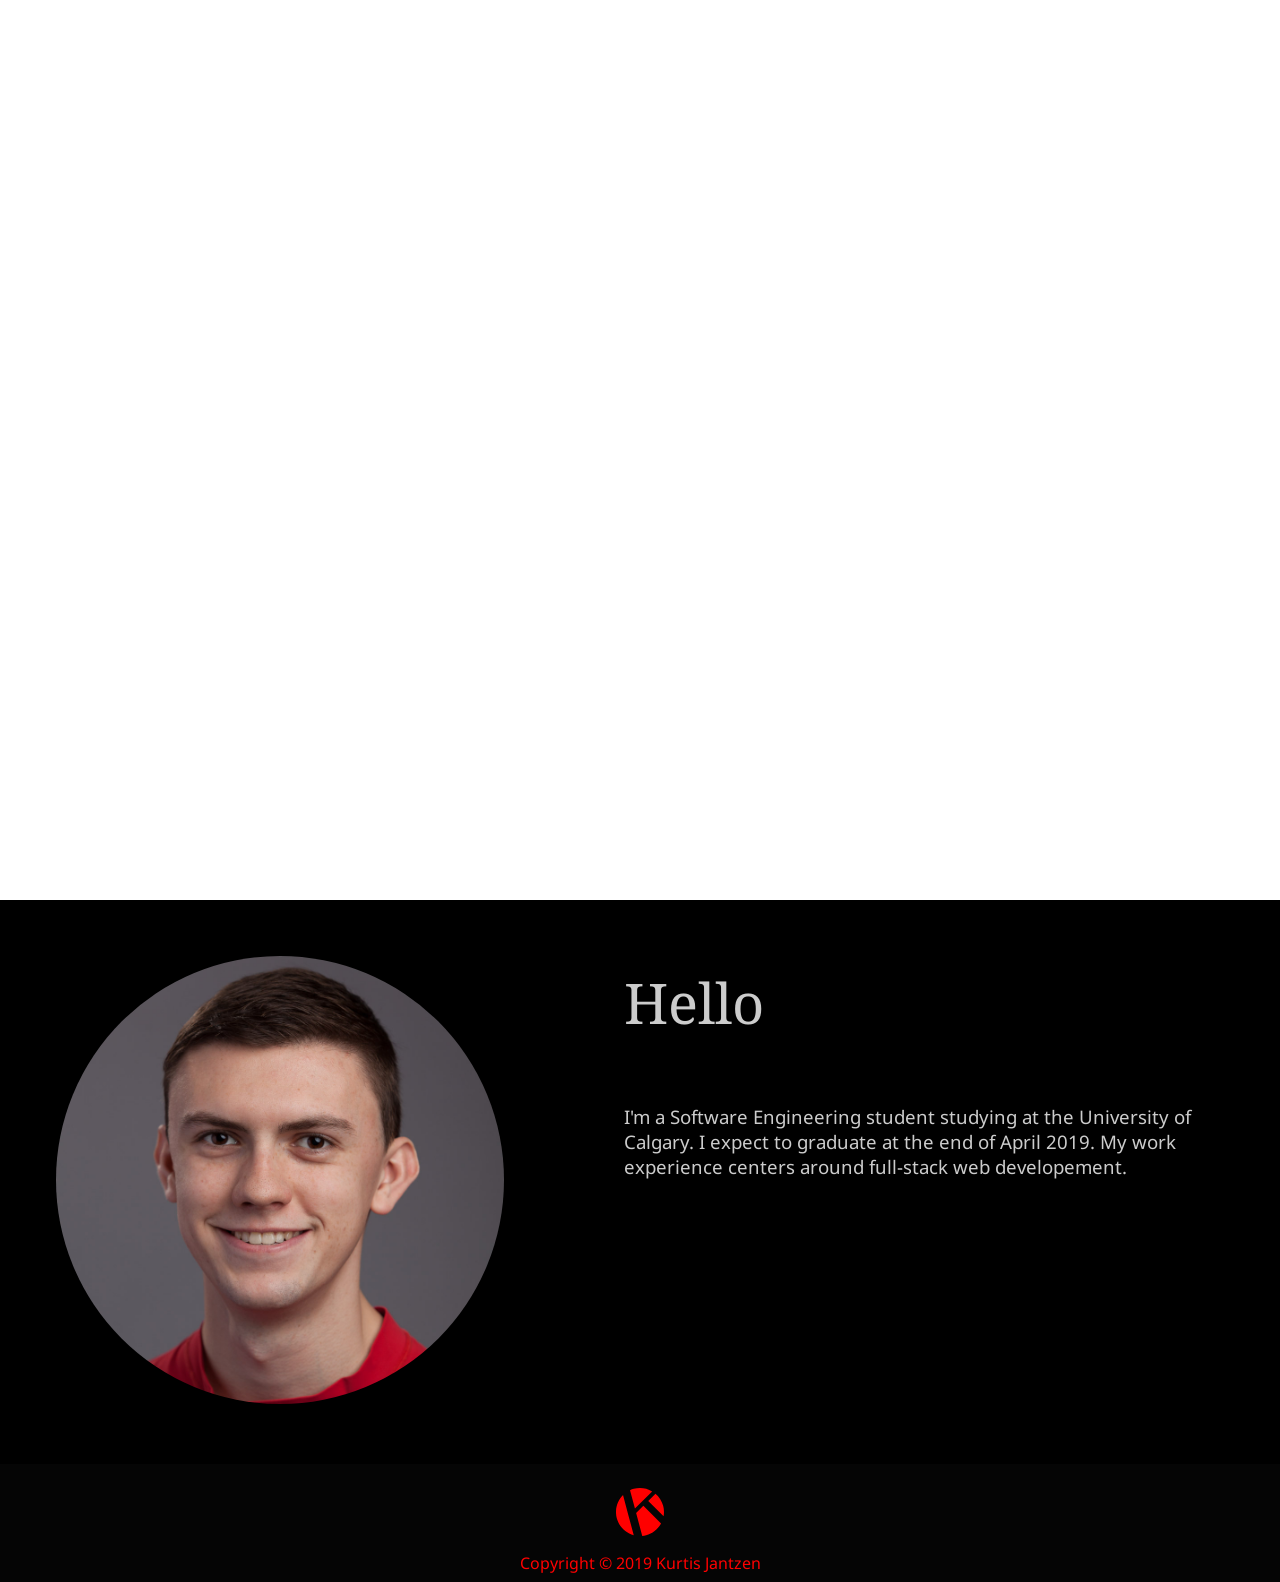
==== index.html @ b54760e3 "Add a favicon" ====
<!DOCTYPE html>
<html lang="en" dir="ltr">
    <head>
        <meta charset="utf-8">
        <meta name="author" content="Kurtis Jantzen" />
        <meta name="viewport" content="width=device-width, initial-scale=1, user-scalable=yes" />
        <title>Kurtis Jantzen</title>
        <link href="favicon.ico" rel="icon" />
        <link href="https://fonts.googleapis.com/css?family=Noto+Serif" rel="stylesheet" />
        <link href="https://fonts.googleapis.com/css?family=Noto+Sans" rel="stylesheet" />
        <link href="https://fonts.googleapis.com/icon?family=Material+Icons" rel="stylesheet" />
        <link href="index.css" rel="stylesheet" />
    </head>
    <body>
        <div class="hero pane">
            <h1 id="title-name"><img id="logo" src="logo.svg" alt="my logo" /><br />Kurtis Jantzen</h1>
            <i class="material-icons">keyboard_arrow_down</i>
        </div>
        <div class="about pane">
            <div class="portrait">
                <img id="portrait" src="kurtis_jantzen_portrait.jpg" alt="Kurtis Jantzen" />
            </div>
            <div class="bio">
                <h2>Hello</h2>
                <p>I'm a Software Engineering student studying at the University of Calgary. I expect to graduate at the end of April 2019. My work experience centers around full-stack web developement.</p>
            </div>
        </div>
        <footer>
            <div id="footer-logo"></div>
            <p>Copyright &copy; 2019 Kurtis Jantzen</p>
        </footer>
    </body>
</html>
---- index.css ----
/**
* html5doctor.com Reset Stylesheet v1.6.1 (http://html5doctor.com/html-5-reset-stylesheet/)
* Richard Clark (http://richclarkdesign.com)
* http://cssreset.com
*/
html, body, div, span, object, iframe,
h1, h2, h3, h4, h5, h6, p, blockquote, pre,
abbr, address, cite, code,
del, dfn, em, img, ins, kbd, q, samp,
small, strong, sub, sup, var,
b, i,
dl, dt, dd, ol, ul, li,
fieldset, form, label, legend,
table, caption, tbody, tfoot, thead, tr, th, td,
article, aside, canvas, details, figcaption, figure,
footer, header, hgroup, menu, nav, section, summary,
time, mark, audio, video {
margin:0;
padding:0;
border:0;
outline:0;
font-size:100%;
vertical-align:baseline;
background:transparent;
}
article,aside,details,figcaption,figure,
footer,header,hgroup,menu,nav,section {
display:block;
}
nav ul {
list-style:none;
}
a {
margin:0;
padding:0;
font-size:100%;
vertical-align:baseline;
background:transparent;
}

/* My stylesheet */

h1, h2 {
    font-family: "Noto Serif", serif;
    font-weight: 400;
}

p {
    font-family: "Noto Sans", sans-serif;
}

div.pane {
    width: 100%;
}

div.hero {
    height: 100vh;
    background-image: url("hero.jpg");
    background-size: cover;
    background-position: top;
    display: flex;
    flex-direction: column;
    justify-content: space-around;
    position: relative;
    z-index: 100;
    text-align: center;
    color: white;
}

#title-name {
    font-size: 24pt;
    width: 100%;
}

@media all and (min-width: 35rem) and (min-height: 24rem) {
    #title-name {
        font-size: 48pt;
    }
}

@media all and (min-width: 85rem) and (min-height: 50rem) {
    #title-name {
        font-size: 72pt;
    }
}

#logo {
    width: 3em;
    height: 3em;
}

div.hero i {
    font-size: 22pt;
    position: absolute;
    width: 100%;
    bottom: 1rem;
}

div.about {
    background-color: black;
    color: #cccccc;
    display: flex;
    flex-wrap: wrap;
    justify-content: center;
}

div.portrait {
    flex: 0 1 35rem;
    max-height: 100vh;
    max-width: 100vh;
}

#portrait {
    margin: 10%;
    width: 80%;
    max-width: 80vh;
    border-radius: 50%;
}

div.bio {
    flex: 1 1 25rem;
    max-width: 45rem;
}

div.about h2 {
    font-size: 42pt;
    margin: 4rem;
}

div.about p {
    font-size: 14pt;
    margin: 0 4rem 8ch;
}

footer {
    background-color: #050505;
    color: red;
    text-align: center;
    padding: 1ch 1em;
}

#footer-logo {
    background-color: red;
    width: 3rem;
    height: 3rem;
    mask: url(logo.svg);
    mask-size: contain;
    margin: 1rem auto;
}
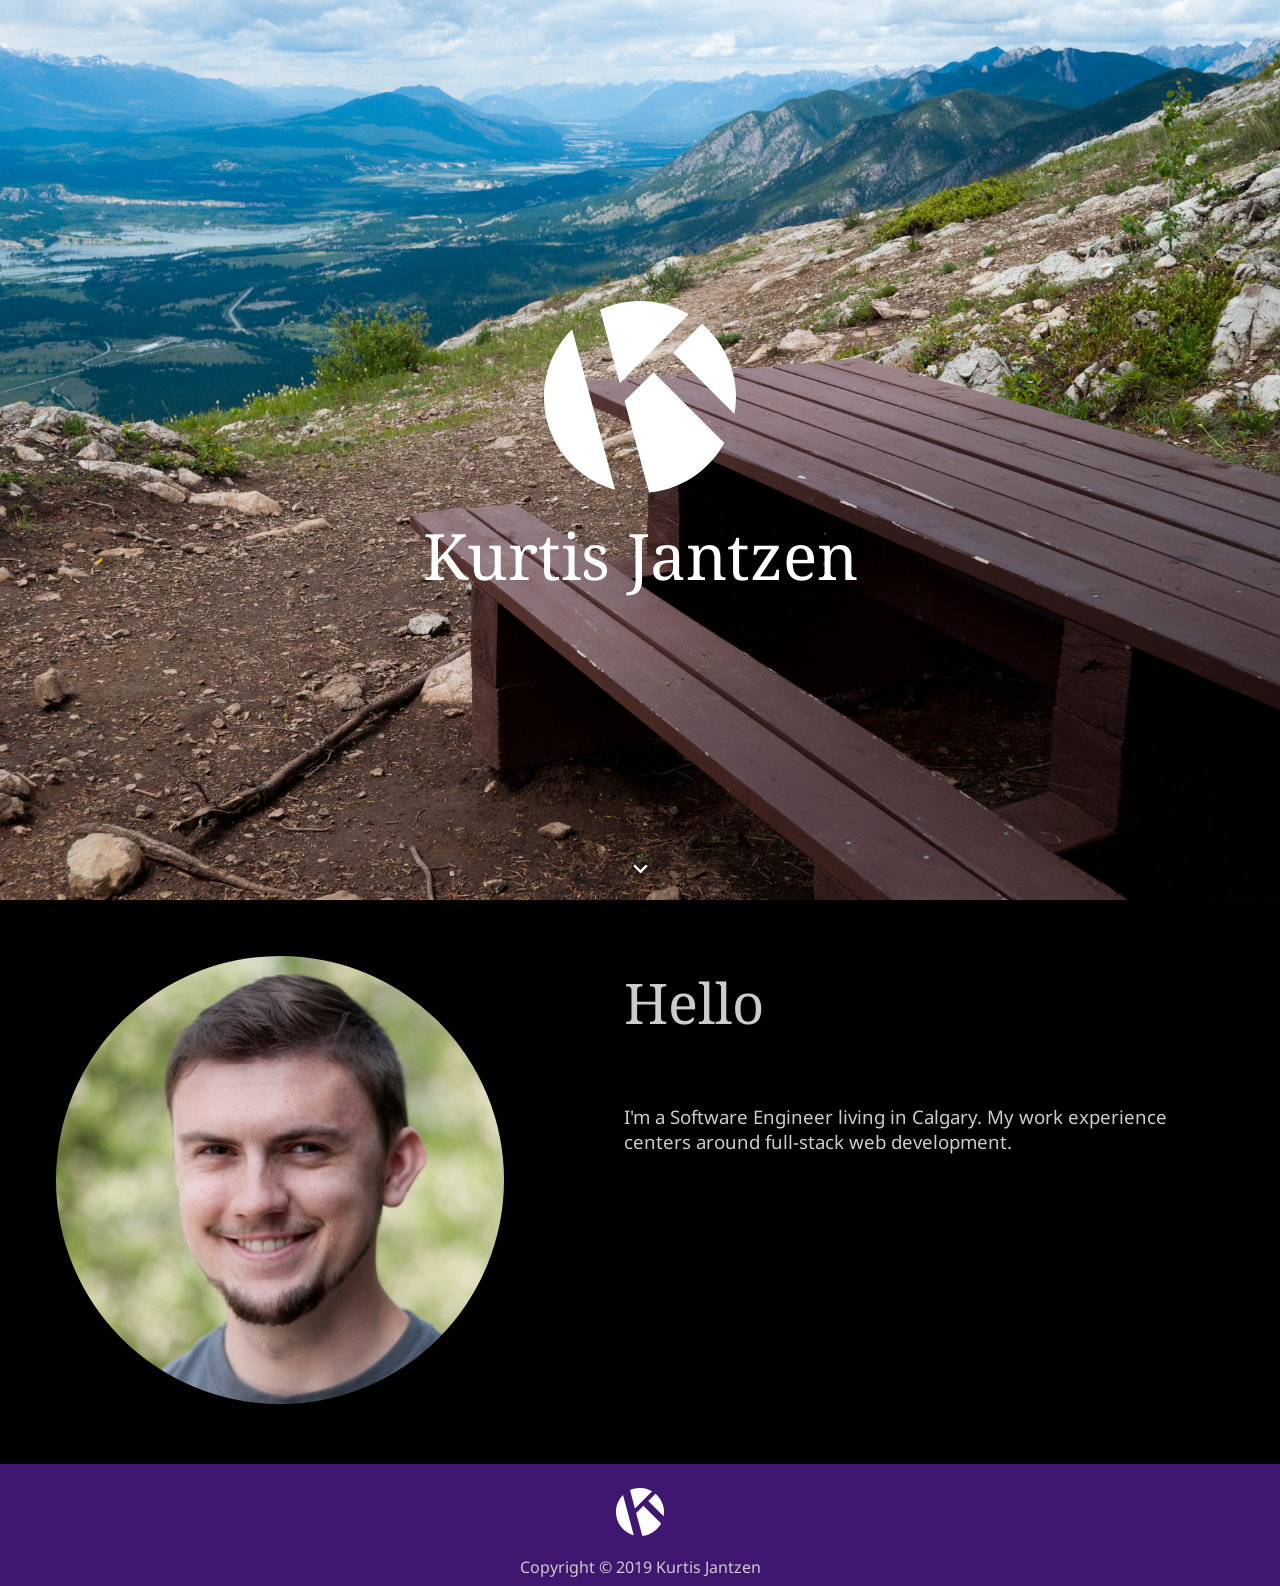
==== commit 4ac1cad7: "Update my site" ====
--- a/index.html
+++ b/index.html
@@ -22,11 +22,11 @@
             </div>
             <div class="bio">
                 <h2>Hello</h2>
-                <p>I'm a Software Engineering student studying at the University of Calgary. I expect to graduate at the end of April 2019. My work experience centers around full-stack web developement.</p>
+                <p>I'm a Software Engineer living in Calgary. My work experience centers around full-stack web development.</p>
             </div>
         </div>
         <footer>
-            <div id="footer-logo"></div>
+            <img id="footer-logo" src="logo.svg" alt="my logo" />
             <p>Copyright &copy; 2019 Kurtis Jantzen</p>
         </footer>
     </body>
--- a/index.css
+++ b/index.css
@@ -15,27 +15,30 @@
 article, aside, canvas, details, figcaption, figure,
 footer, header, hgroup, menu, nav, section, summary,
 time, mark, audio, video {
-margin:0;
-padding:0;
-border:0;
-outline:0;
-font-size:100%;
-vertical-align:baseline;
-background:transparent;
+    margin: 0;
+    padding: 0;
+    border: 0;
+    outline: 0;
+    font-size: 100%;
+    vertical-align: baseline;
+    background: transparent;
 }
-article,aside,details,figcaption,figure,
-footer,header,hgroup,menu,nav,section {
-display:block;
+
+article, aside, details, figcaption, figure,
+footer, header, hgroup, menu, nav, section {
+    display: block;
 }
+
 nav ul {
-list-style:none;
+    list-style: none;
 }
+
 a {
-margin:0;
-padding:0;
-font-size:100%;
-vertical-align:baseline;
-background:transparent;
+    margin: 0;
+    padding: 0;
+    font-size: 100%;
+    vertical-align: baseline;
+    background: transparent;
 }
 
 /* My stylesheet */
@@ -55,7 +58,7 @@
 
 div.hero {
     height: 100vh;
-    background-image: url("hero.jpg");
+    background-image: url("hero_2048.jpg");
     background-size: cover;
     background-position: top;
     display: flex;
@@ -65,6 +68,18 @@
     z-index: 100;
     text-align: center;
     color: white;
+}
+
+@media screen and (max-width: 1920px) {
+    div.hero {
+        background-image: url("hero_1920.jpg");
+    }
+}
+
+@media screen and (max-width: 1080px) {
+    div.hero {
+        background-image: url("hero_1080.jpg");
+    }
 }
 
 #title-name {
@@ -129,21 +144,18 @@
 
 div.about p {
     font-size: 14pt;
-    margin: 0 4rem 8ch;
+    margin: 4ch 4rem 4ch;
 }
 
 footer {
-    background-color: #050505;
-    color: red;
+    background-color: #401770;
+    color: #cccccc;
     text-align: center;
     padding: 1ch 1em;
 }
 
 #footer-logo {
-    background-color: red;
     width: 3rem;
     height: 3rem;
-    mask: url(logo.svg);
-    mask-size: contain;
     margin: 1rem auto;
 }
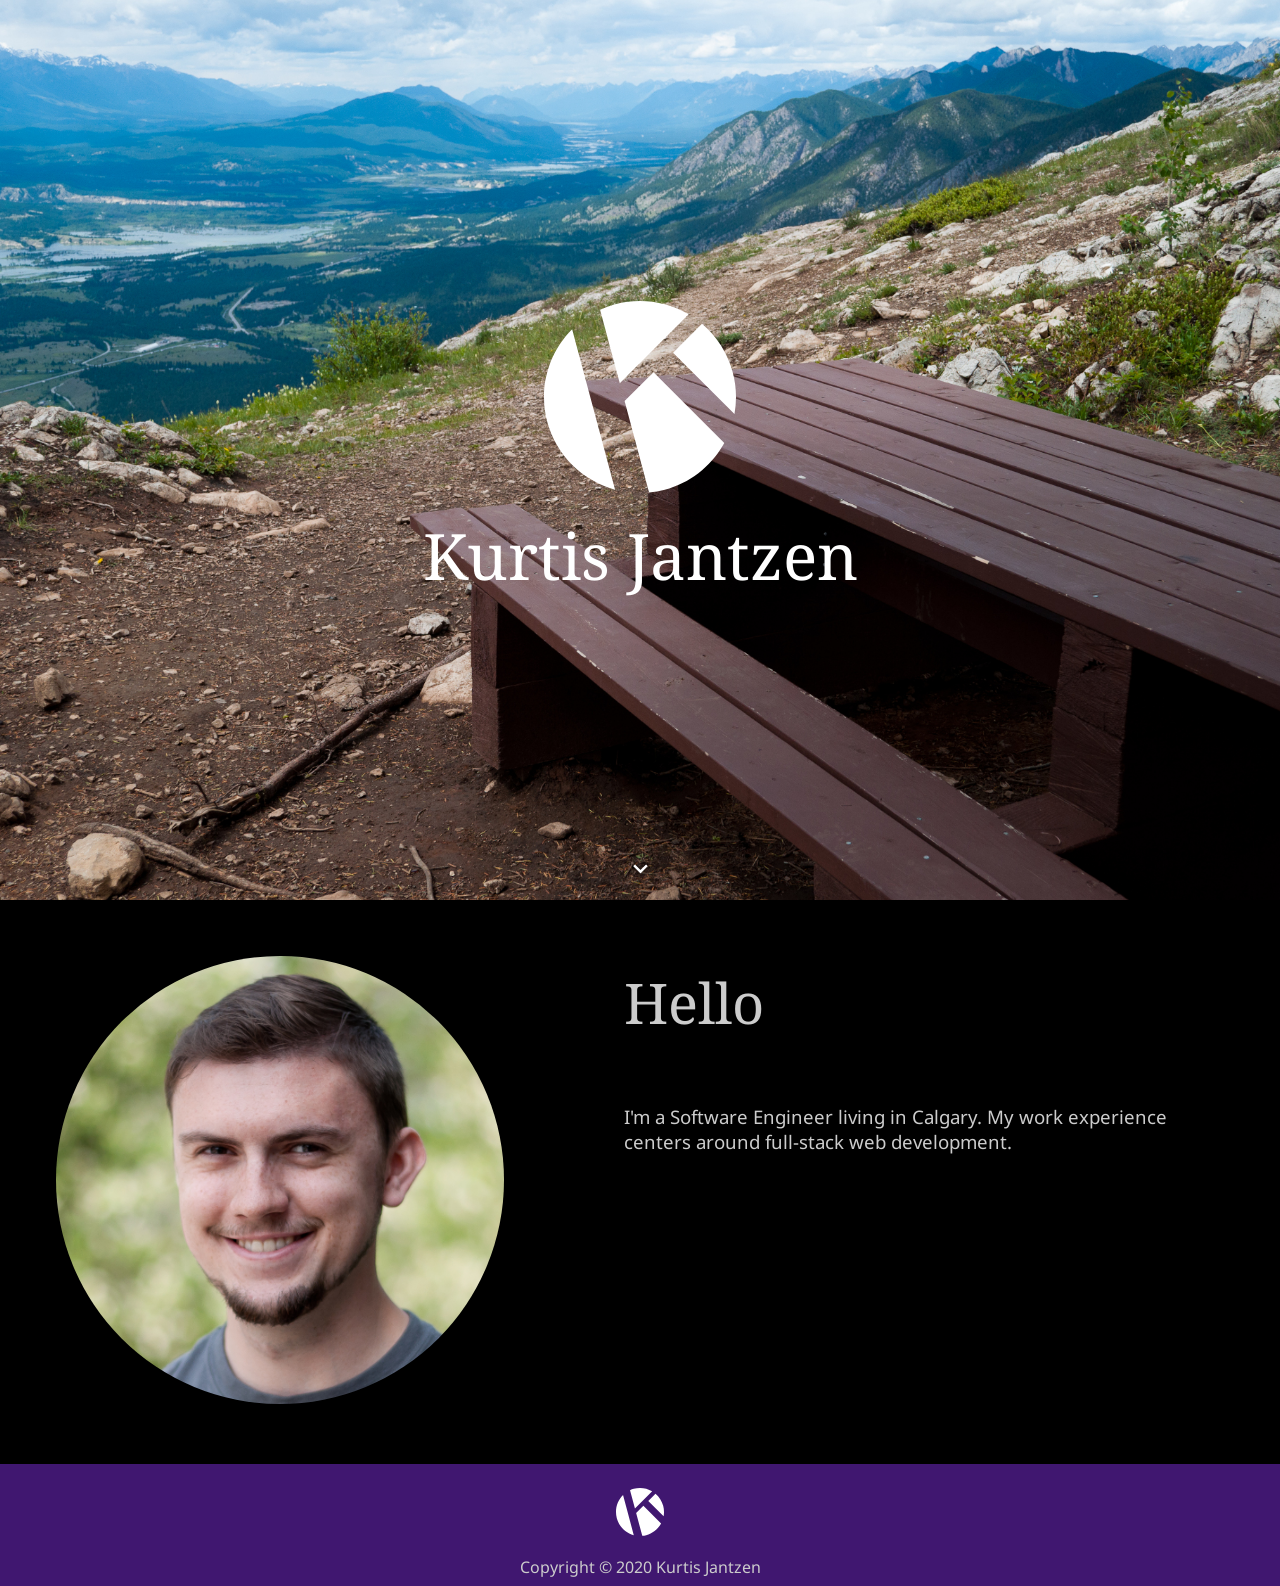
==== commit 259d7d3c: "Update copyright year" ====
--- a/index.html
+++ b/index.html
@@ -27,7 +27,7 @@
         </div>
         <footer>
             <img id="footer-logo" src="logo.svg" alt="my logo" />
-            <p>Copyright &copy; 2019 Kurtis Jantzen</p>
+            <p>Copyright &copy; 2020 Kurtis Jantzen</p>
         </footer>
     </body>
 </html>
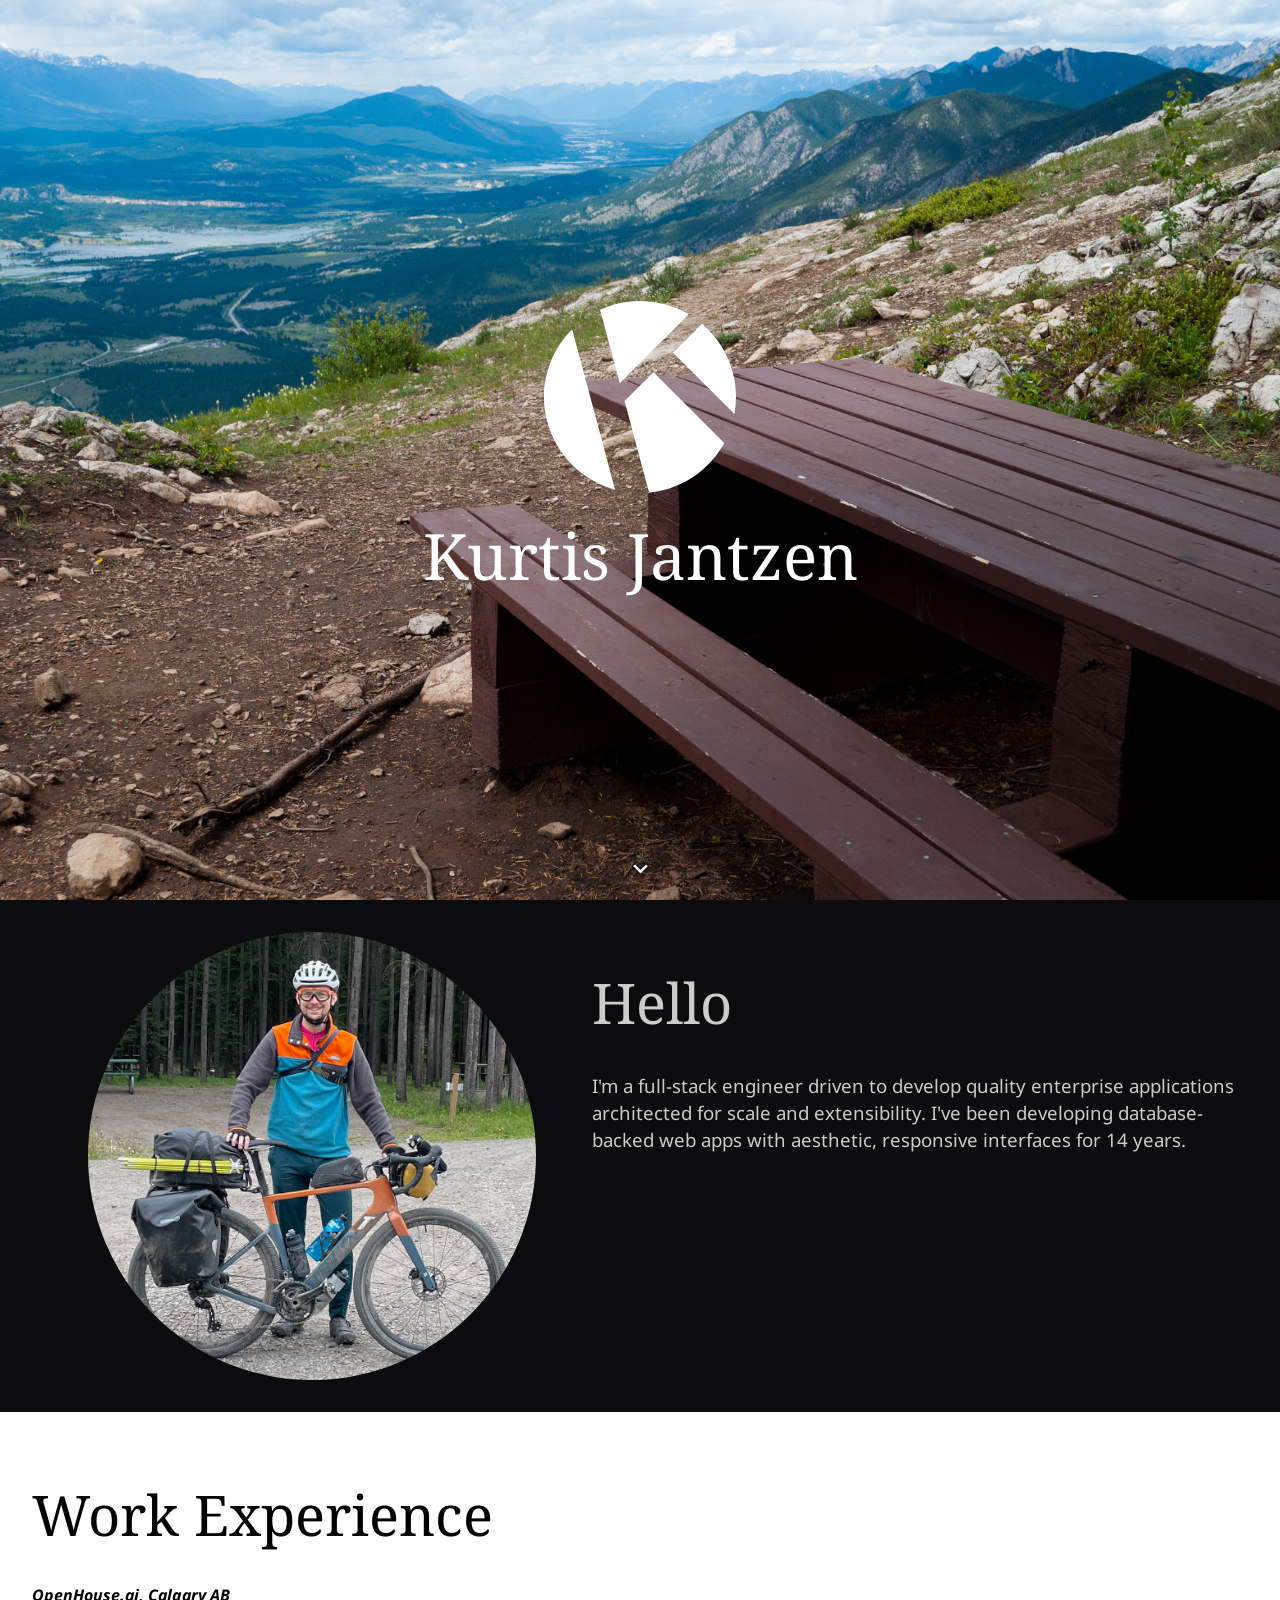
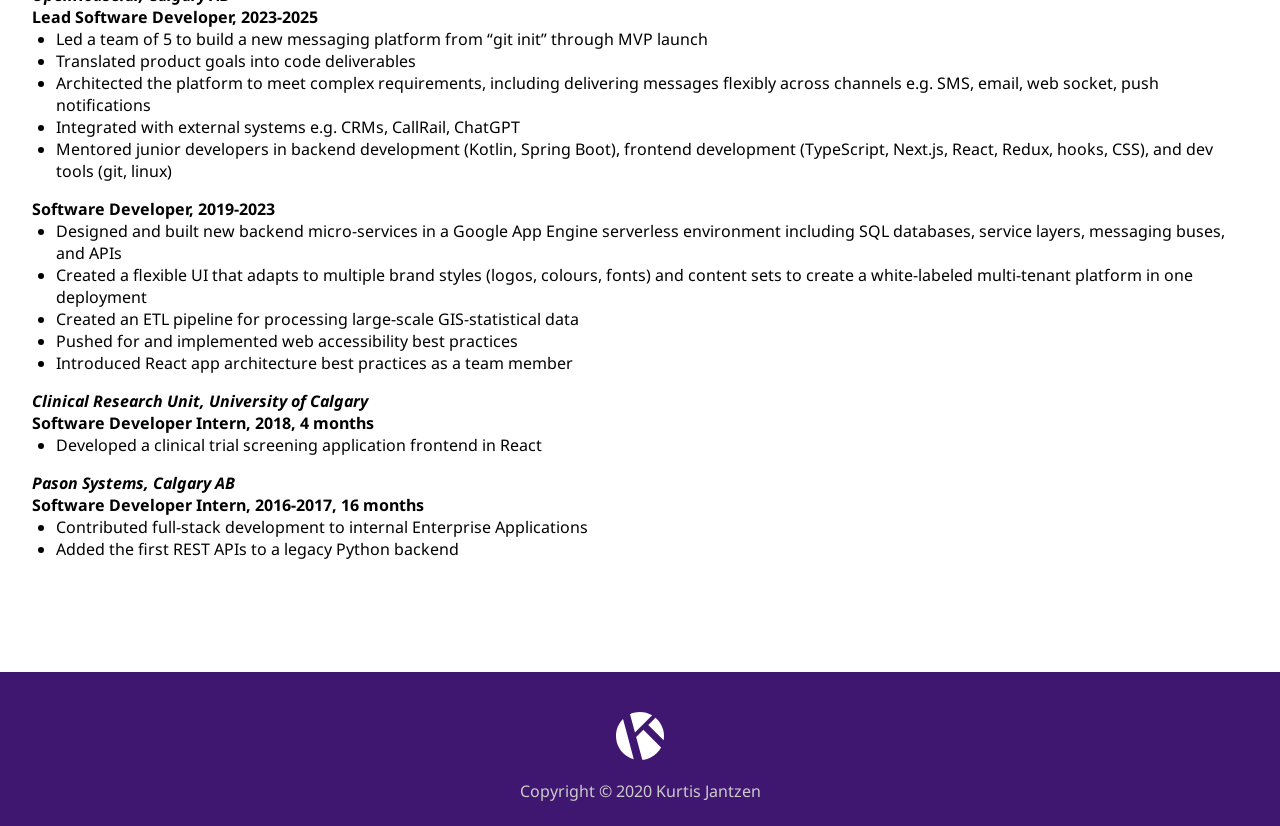
==== commit 054a4dc7: "Add "Work Experience" section" ====
--- a/index.html
+++ b/index.html
@@ -1,33 +1,81 @@
 <!DOCTYPE html>
 <html lang="en" dir="ltr">
-    <head>
-        <meta charset="utf-8">
-        <meta name="author" content="Kurtis Jantzen" />
-        <meta name="viewport" content="width=device-width, initial-scale=1, user-scalable=yes" />
-        <title>Kurtis Jantzen</title>
-        <link href="favicon.ico" rel="icon" />
-        <link href="https://fonts.googleapis.com/css?family=Noto+Serif" rel="stylesheet" />
-        <link href="https://fonts.googleapis.com/css?family=Noto+Sans" rel="stylesheet" />
-        <link href="https://fonts.googleapis.com/icon?family=Material+Icons" rel="stylesheet" />
-        <link href="index.css" rel="stylesheet" />
-    </head>
-    <body>
-        <div class="hero pane">
-            <h1 id="title-name"><img id="logo" src="logo.svg" alt="my logo" /><br />Kurtis Jantzen</h1>
-            <i class="material-icons">keyboard_arrow_down</i>
-        </div>
-        <div class="about pane">
+
+<head>
+    <meta charset="utf-8">
+    <meta name="author" content="Kurtis Jantzen" />
+    <meta name="description" content="Kurtis Jantzen's personal website" />
+    <meta name="viewport" content="width=device-width, initial-scale=1, user-scalable=yes" />
+    <title>Kurtis Jantzen</title>
+    <link href="favicon.ico" rel="icon" />
+    <link href="https://fonts.googleapis.com/css?family=Noto+Serif" rel="stylesheet" />
+    <link href="https://fonts.googleapis.com/css?family=Noto+Sans" rel="stylesheet" />
+    <link href="https://fonts.googleapis.com/icon?family=Material+Icons" rel="stylesheet" />
+    <link href="index.css" rel="stylesheet" />
+</head>
+
+<body>
+    <div class="hero pane">
+        <h1 id="title-name"><img id="logo" src="logo.svg" alt="my logo" /><br />Kurtis Jantzen</h1>
+        <i class="material-icons">keyboard_arrow_down</i>
+    </div>
+    <div class="about pane">
+        <div class="container row-wrap">
             <div class="portrait">
-                <img id="portrait" src="kurtis_jantzen_portrait.jpg" alt="Kurtis Jantzen" />
+                <img id="portrait" src="kurtis-jantzen-photo.jpg" alt="Kurtis Jantzen" />
             </div>
-            <div class="bio">
+            <div class="caption">
                 <h2>Hello</h2>
-                <p>I'm a Software Engineer living in Calgary. My work experience centers around full-stack web development.</p>
+                <p>
+                    I'm a full-stack engineer driven to develop quality enterprise applications architected for scale
+                    and
+                    extensibility.
+                    I've been developing database-backed web apps with aesthetic, responsive interfaces for 14 years.
+                </p>
             </div>
         </div>
-        <footer>
-            <img id="footer-logo" src="logo.svg" alt="my logo" />
-            <p>Copyright &copy; 2020 Kurtis Jantzen</p>
-        </footer>
-    </body>
+    </div>
+    <div class="pane">
+        <div class="container caption">
+            <h2>Work Experience</h2>
+            <h3>OpenHouse.ai, Calgary AB</h3>
+            <h4>Lead Software Developer, 2023-2025</h4>
+            <ul>
+                <li>Led a team of 5 to build a new messaging platform from “git init” through MVP launch</li>
+                <li>Translated product goals into code deliverables</li>
+                <li>Architected the platform to meet complex requirements, including delivering messages
+                    flexibly across channels e.g. SMS, email, web socket, push notifications</li>
+                <li>Integrated with external systems e.g. CRMs, CallRail, ChatGPT</li>
+                <li>Mentored junior developers in backend development (Kotlin, Spring Boot), frontend
+                    development (TypeScript, Next.js, React, Redux, hooks, CSS), and dev tools (git, linux)</li>
+            </ul>
+            <h4>Software Developer, 2019-2023</h4>
+            <ul>
+                <li>Designed and built new backend micro-services in a Google App Engine serverless environment
+                    including SQL databases, service layers, messaging buses, and APIs</li>
+                <li>Created a flexible UI that adapts to multiple brand styles (logos, colours, fonts) and
+                    content sets to create a white-labeled multi-tenant platform in one deployment</li>
+                <li>Created an ETL pipeline for processing large-scale GIS-statistical data</li>
+                <li>Pushed for and implemented web accessibility best practices</li>
+                <li>Introduced React app architecture best practices as a team member</li>
+            </ul>
+            <h3>Clinical Research Unit, University of Calgary</h3>
+            <h4>Software Developer Intern, 2018, 4 months</h4>
+            <ul>
+                <li>Developed a clinical trial screening application frontend in React</li>
+            </ul>
+            <h3>Pason Systems, Calgary AB</h3>
+            <h4>Software Developer Intern, 2016-2017, 16 months</h4>
+            <ul>
+                <li>Contributed full-stack development to internal Enterprise Applications</li>
+                <li>Added the first REST APIs to a legacy Python backend</li>
+            </ul>
+        </div>
+    </div>
+    <footer>
+        <img id="footer-logo" src="logo.svg" alt="my logo" />
+        <p>Copyright &copy; 2020 Kurtis Jantzen</p>
+    </footer>
+</body>
+
 </html>
--- a/index.css
+++ b/index.css
@@ -43,17 +43,52 @@
 
 /* My stylesheet */
 
-h1, h2 {
+h1,
+h2 {
     font-family: "Noto Serif", serif;
     font-weight: 400;
 }
 
-p {
+h3,
+h4,
+p,
+ul {
     font-family: "Noto Sans", sans-serif;
+}
+
+h3 {
+    font-style: italic;
+}
+
+ul {
+    margin-bottom: 1rem;
+    margin-left: 1.5rem;
 }
 
 div.pane {
     width: 100%;
+    display: flex;
+    flex-direction: column;
+    align-items: center;
+}
+
+div.container {
+    width: 80rem;
+    max-width: 100%;
+    padding: 0 2rem;
+    box-sizing: border-box;
+}
+
+div.row-wrap {
+    display: flex;
+    flex-direction: row;
+}
+
+@media screen and (max-width: 50rem) {
+    div.row-wrap {
+        flex-direction: column;
+        align-items: center;
+    }
 }
 
 div.hero {
@@ -112,46 +147,47 @@
 }
 
 div.about {
-    background-color: black;
+    background-color: #0C0B0D;
     color: #cccccc;
+}
+
+div.portrait {
+    flex: 1 0 0;
+    max-height: 100vh;
+    max-width: 35rem;
     display: flex;
-    flex-wrap: wrap;
+    align-items: center;
     justify-content: center;
 }
 
-div.portrait {
-    flex: 0 1 35rem;
-    max-height: 100vh;
-    max-width: 100vh;
-}
-
 #portrait {
-    margin: 10%;
     width: 80%;
     max-width: 80vh;
     border-radius: 50%;
+    margin: 2rem 0;
 }
 
-div.bio {
-    flex: 1 1 25rem;
-    max-width: 45rem;
+div.caption{
+    flex: 1 0 0;
+    margin-bottom: 6rem;
 }
 
-div.about h2 {
+div.pane h2 {
     font-size: 42pt;
-    margin: 4rem;
+    margin: 4rem 0 2rem;
 }
 
-div.about p {
+div.pane p {
     font-size: 14pt;
-    margin: 4ch 4rem 4ch;
+    line-height: 1.45;
+    margin: 2rem 0;
 }
 
 footer {
     background-color: #401770;
     color: #cccccc;
     text-align: center;
-    padding: 1ch 1em;
+    padding: 1.5rem 0.5rem;
 }
 
 #footer-logo {
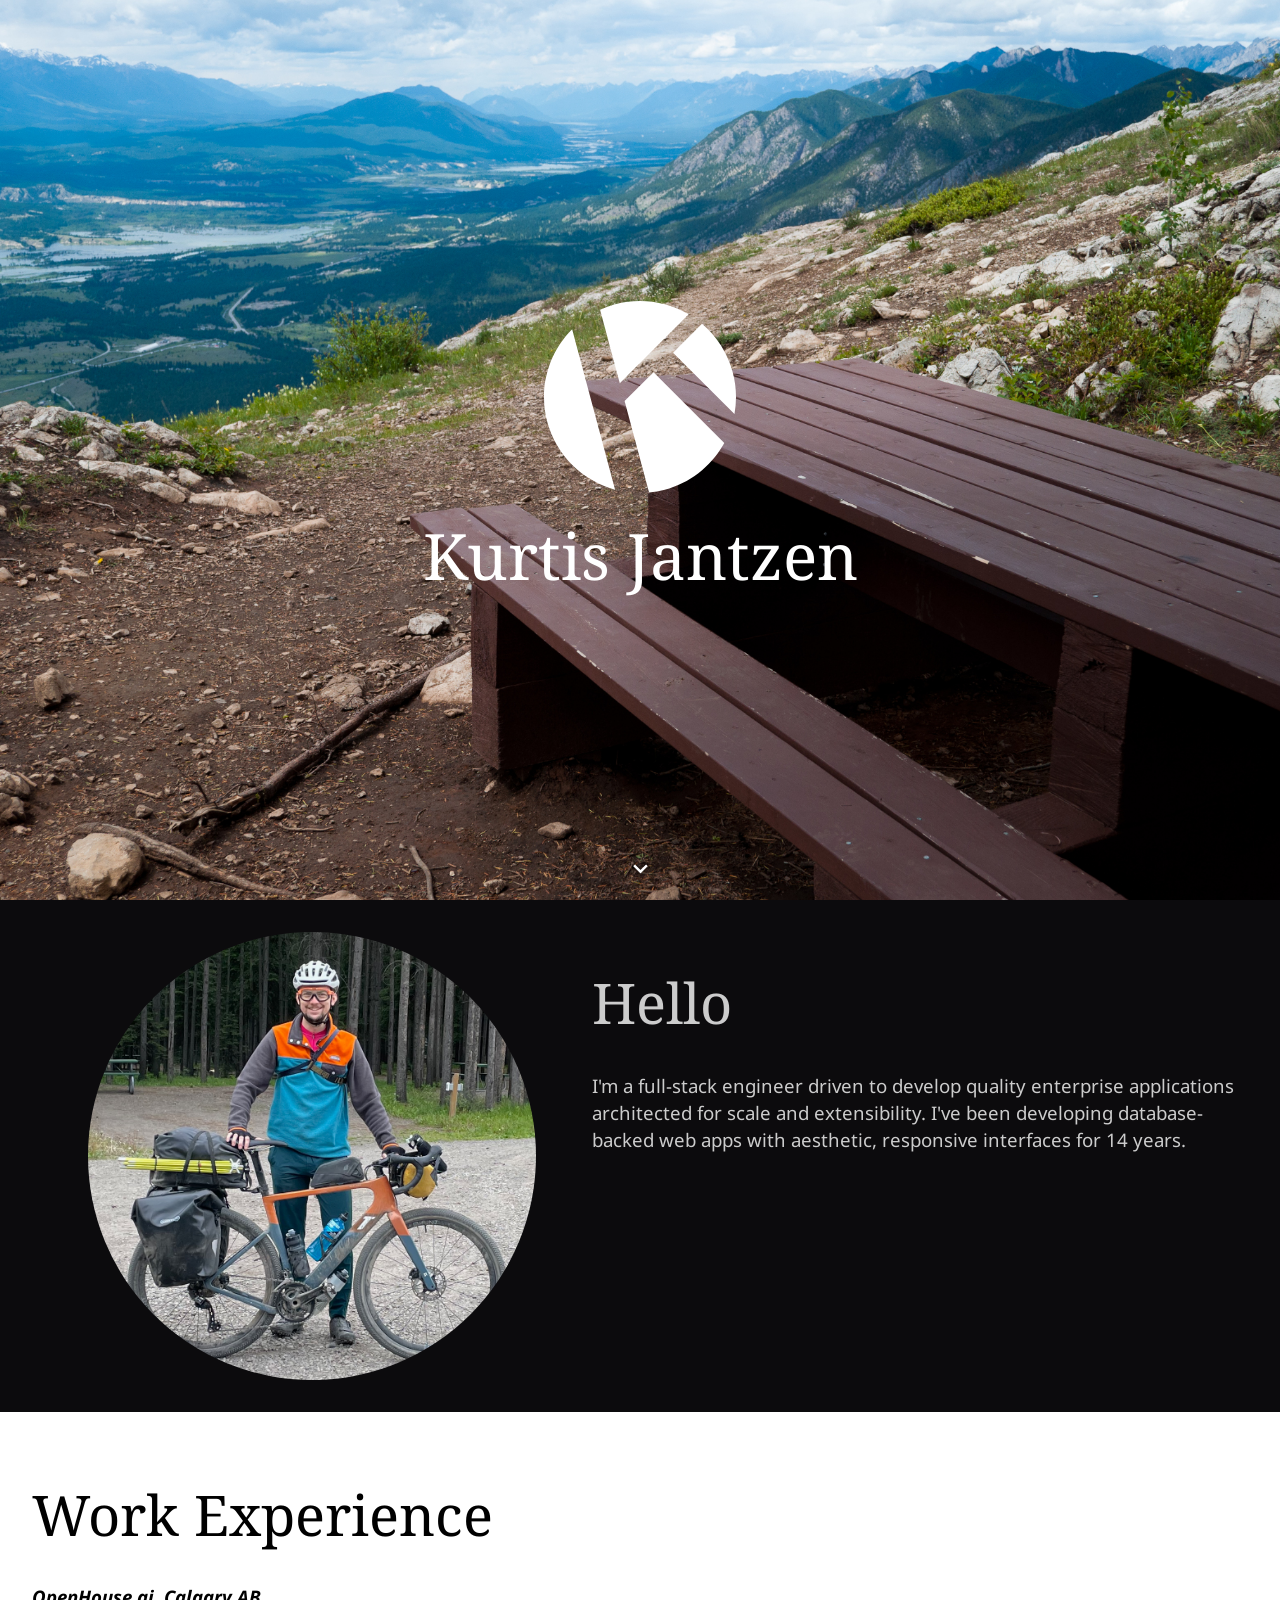
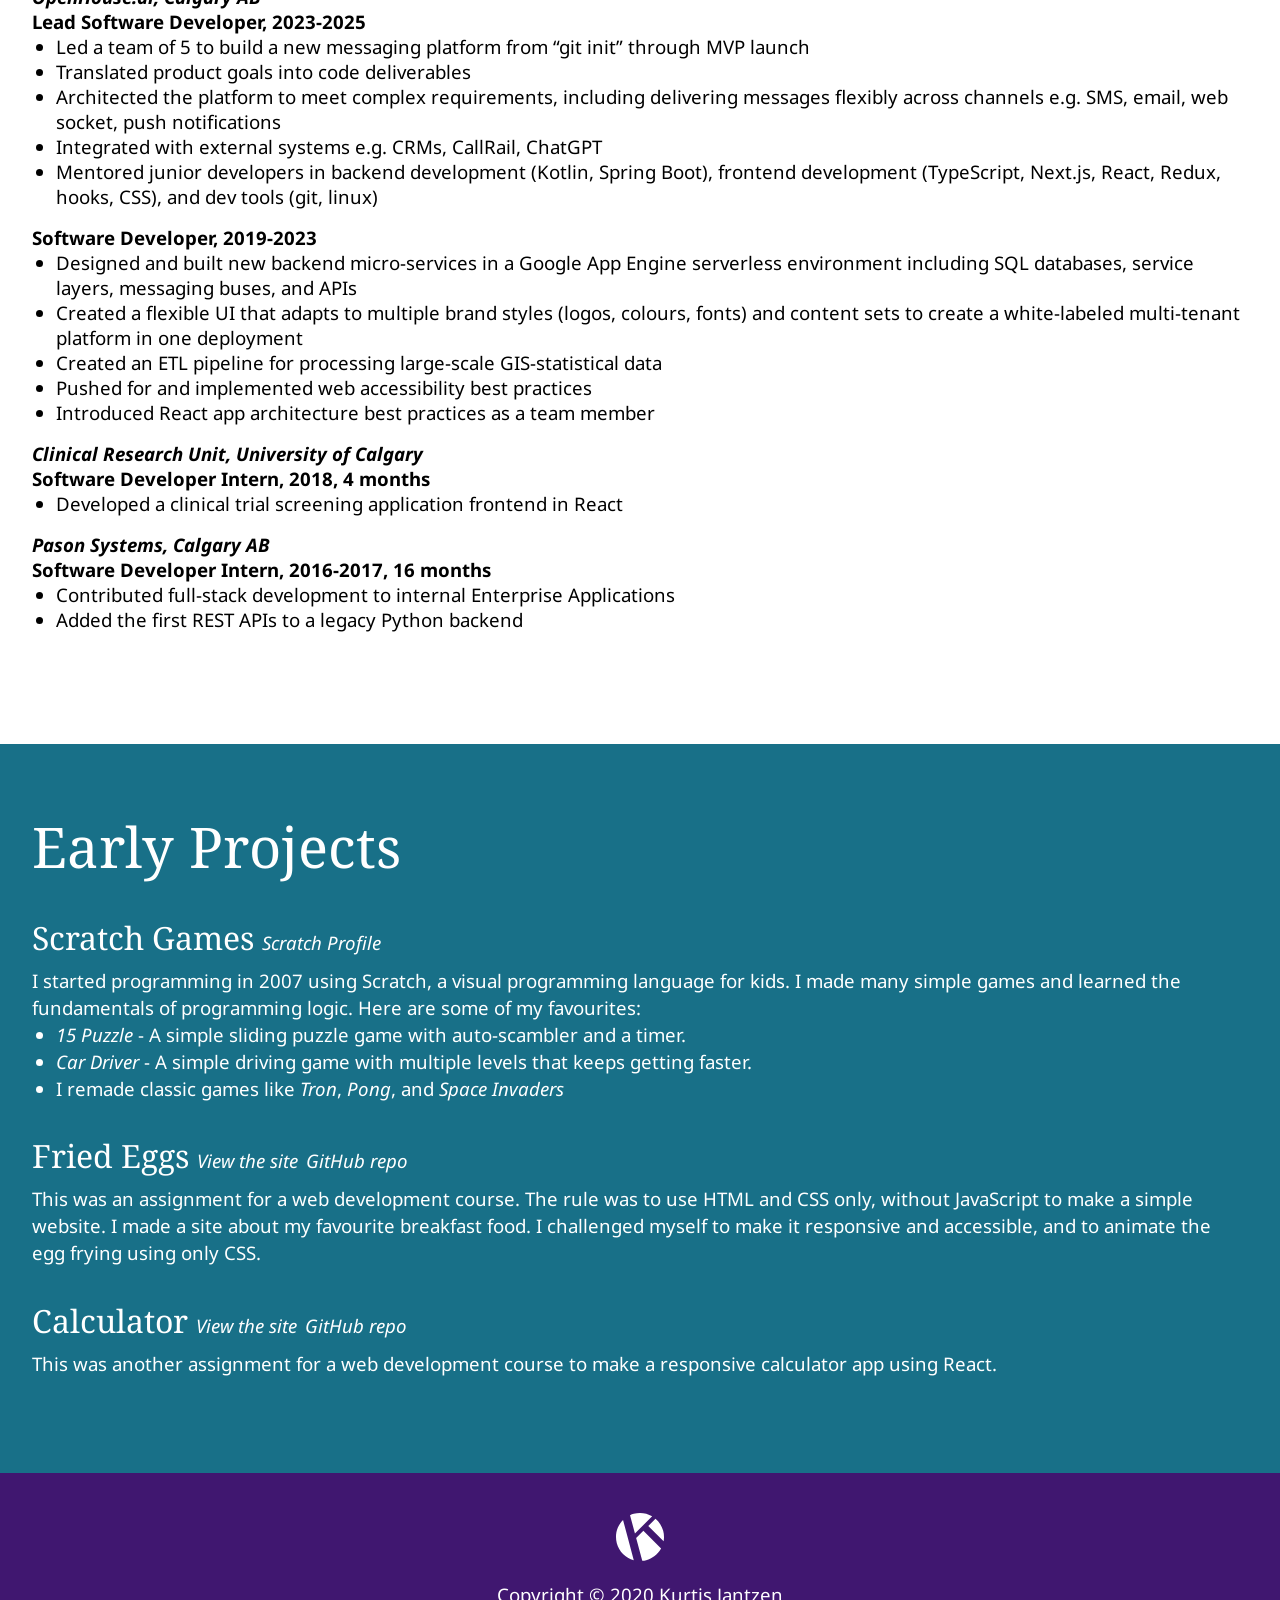
==== commit eb6b1013: "Add "Early Projects" section" ====
--- a/index.html
+++ b/index.html
@@ -19,7 +19,7 @@
         <h1 id="title-name"><img id="logo" src="logo.svg" alt="my logo" /><br />Kurtis Jantzen</h1>
         <i class="material-icons">keyboard_arrow_down</i>
     </div>
-    <div class="about pane">
+    <div class="pane dark">
         <div class="container row-wrap">
             <div class="portrait">
                 <img id="portrait" src="kurtis-jantzen-photo.jpg" alt="Kurtis Jantzen" />
@@ -28,8 +28,7 @@
                 <h2>Hello</h2>
                 <p>
                     I'm a full-stack engineer driven to develop quality enterprise applications architected for scale
-                    and
-                    extensibility.
+                    and extensibility.
                     I've been developing database-backed web apps with aesthetic, responsive interfaces for 14 years.
                 </p>
             </div>
@@ -38,7 +37,7 @@
     <div class="pane">
         <div class="container caption">
             <h2>Work Experience</h2>
-            <h3>OpenHouse.ai, Calgary AB</h3>
+            <h5>OpenHouse.ai, Calgary AB</h5>
             <h4>Lead Software Developer, 2023-2025</h4>
             <ul>
                 <li>Led a team of 5 to build a new messaging platform from “git init” through MVP launch</li>
@@ -59,12 +58,12 @@
                 <li>Pushed for and implemented web accessibility best practices</li>
                 <li>Introduced React app architecture best practices as a team member</li>
             </ul>
-            <h3>Clinical Research Unit, University of Calgary</h3>
+            <h5>Clinical Research Unit, University of Calgary</h5>
             <h4>Software Developer Intern, 2018, 4 months</h4>
             <ul>
                 <li>Developed a clinical trial screening application frontend in React</li>
             </ul>
-            <h3>Pason Systems, Calgary AB</h3>
+            <h5>Pason Systems, Calgary AB</h5>
             <h4>Software Developer Intern, 2016-2017, 16 months</h4>
             <ul>
                 <li>Contributed full-stack development to internal Enterprise Applications</li>
@@ -72,7 +71,58 @@
             </ul>
         </div>
     </div>
-    <footer>
+    <div class="pane teal">
+        <div class="container caption">
+            <h2>Early Projects</h2>
+
+            <h3>Scratch Games
+                <a href="https://scratch.mit.edu/users/NXTMAN123/projects/" target="_blank"
+                    rel="noopener noreferrer">Scratch Profile</a>
+            </h3>
+            <p>
+                I started programming in 2007 using Scratch, a visual programming language for kids. I made many
+                simple games and learned the fundamentals of programming logic. Here are some of my favourites:
+            <ul>
+                <li><a href="https://scratch.mit.edu/projects/783760/" target="_blank" rel="noopener noreferrer">15
+                        Puzzle</a> - A simple sliding puzzle game with auto-scambler and a timer.</li>
+                <li><a href="https://scratch.mit.edu/projects/88678/" target="_blank" rel="noopener noreferrer">Car
+                        Driver</a> - A simple driving game with multiple levels that keeps getting faster.</li>
+                <li>I remade classic games like
+                    <a href="https://scratch.mit.edu/projects/440965/" target="_blank"
+                        rel="noopener noreferrer">Tron</a>,
+                    <a href="https://scratch.mit.edu/projects/376018/" target="_blank"
+                        rel="noopener noreferrer">Pong</a>, and
+                    <a href="https://scratch.mit.edu/projects/114605/" target="_blank" rel="noopener noreferrer">Space
+                        Invaders</a>
+                </li>
+            </ul>
+            </p>
+
+            <h3>Fried Eggs
+                <a href="https://nxtman123.github.io/fried-eggs/" target="_blank" rel="noopener noreferrer">View the
+                    site</a>
+                <a href="https://github.com/nxtman123/fried-eggs" target="_blank" rel="noopener noreferrer">GitHub
+                    repo</a>
+            </h3>
+            <p>
+                This was an assignment for a web development course. The rule was to use HTML and CSS only,
+                without JavaScript to make a simple website. I made a site about my favourite breakfast food.
+                I challenged myself to make it responsive and accessible, and to animate the egg frying using only CSS.
+            </p>
+
+            <h3>Calculator
+                <a href="https://nxtman123.github.io/react-calculator/" target="_blank" rel="noopener noreferrer">View
+                    the site</a>
+                <a href="https://github.com/nxtman123/react-calculator" target="_blank" rel="noopener noreferrer">GitHub
+                    repo</a>
+            </h3>
+            <p>
+                This was another assignment for a web development course to make a responsive calculator app
+                using React.
+            </p>
+        </div>
+    </div>
+    <footer class="purple">
         <img id="footer-logo" src="logo.svg" alt="my logo" />
         <p>Copyright &copy; 2020 Kurtis Jantzen</p>
     </footer>
--- a/index.css
+++ b/index.css
@@ -3,18 +3,75 @@
 * Richard Clark (http://richclarkdesign.com)
 * http://cssreset.com
 */
-html, body, div, span, object, iframe,
-h1, h2, h3, h4, h5, h6, p, blockquote, pre,
-abbr, address, cite, code,
-del, dfn, em, img, ins, kbd, q, samp,
-small, strong, sub, sup, var,
-b, i,
-dl, dt, dd, ol, ul, li,
-fieldset, form, label, legend,
-table, caption, tbody, tfoot, thead, tr, th, td,
-article, aside, canvas, details, figcaption, figure,
-footer, header, hgroup, menu, nav, section, summary,
-time, mark, audio, video {
+html,
+body,
+div,
+span,
+object,
+iframe,
+h1,
+h2,
+h3,
+h4,
+h5,
+h6,
+p,
+blockquote,
+pre,
+abbr,
+address,
+cite,
+code,
+del,
+dfn,
+em,
+img,
+ins,
+kbd,
+q,
+samp,
+small,
+strong,
+sub,
+sup,
+var,
+b,
+i,
+dl,
+dt,
+dd,
+ol,
+ul,
+li,
+fieldset,
+form,
+label,
+legend,
+table,
+caption,
+tbody,
+tfoot,
+thead,
+tr,
+th,
+td,
+article,
+aside,
+canvas,
+details,
+figcaption,
+figure,
+footer,
+header,
+hgroup,
+menu,
+nav,
+section,
+summary,
+time,
+mark,
+audio,
+video {
     margin: 0;
     padding: 0;
     border: 0;
@@ -24,8 +81,17 @@
     background: transparent;
 }
 
-article, aside, details, figcaption, figure,
-footer, header, hgroup, menu, nav, section {
+article,
+aside,
+details,
+figcaption,
+figure,
+footer,
+header,
+hgroup,
+menu,
+nav,
+section {
     display: block;
 }
 
@@ -44,25 +110,53 @@
 /* My stylesheet */
 
 h1,
-h2 {
+h2,
+h3 {
     font-family: "Noto Serif", serif;
     font-weight: 400;
 }
 
-h3,
 h4,
+h5,
 p,
+a,
 ul {
     font-family: "Noto Sans", sans-serif;
+    font-size: 14pt;
+}
+
+h2 {
+    font-size: 42pt;
 }
 
 h3 {
+    font-size: 24pt;
+}
+
+h5 {
     font-style: italic;
 }
 
 ul {
     margin-bottom: 1rem;
     margin-left: 1.5rem;
+}
+
+p {
+    font-size: 14pt;
+    line-height: 1.45;
+}
+
+a {
+    line-height: 1.45;
+    color: inherit;
+    text-decoration: none;
+    font-style: italic;
+}
+
+a:hover,
+a:focus {
+    text-decoration: underline;
 }
 
 div.pane {
@@ -146,9 +240,24 @@
     bottom: 1rem;
 }
 
-div.about {
+.dark {
     background-color: #0C0B0D;
     color: #cccccc;
+}
+
+.purple {
+    background-color: #401770;
+    color: #ffffff;
+}
+
+.teal {
+    background-color: #187088;
+    color: #ffffff;
+}
+
+.orange {
+    background-color: #ea6a38;
+    color: #ffffff;
 }
 
 div.portrait {
@@ -167,25 +276,20 @@
     margin: 2rem 0;
 }
 
-div.caption{
+div.caption {
     flex: 1 0 0;
     margin-bottom: 6rem;
 }
 
 div.pane h2 {
-    font-size: 42pt;
     margin: 4rem 0 2rem;
 }
 
-div.pane p {
-    font-size: 14pt;
-    line-height: 1.45;
-    margin: 2rem 0;
+div.pane h3 {
+    margin: 2rem 0 0.5rem;
 }
 
 footer {
-    background-color: #401770;
-    color: #cccccc;
     text-align: center;
     padding: 1.5rem 0.5rem;
 }
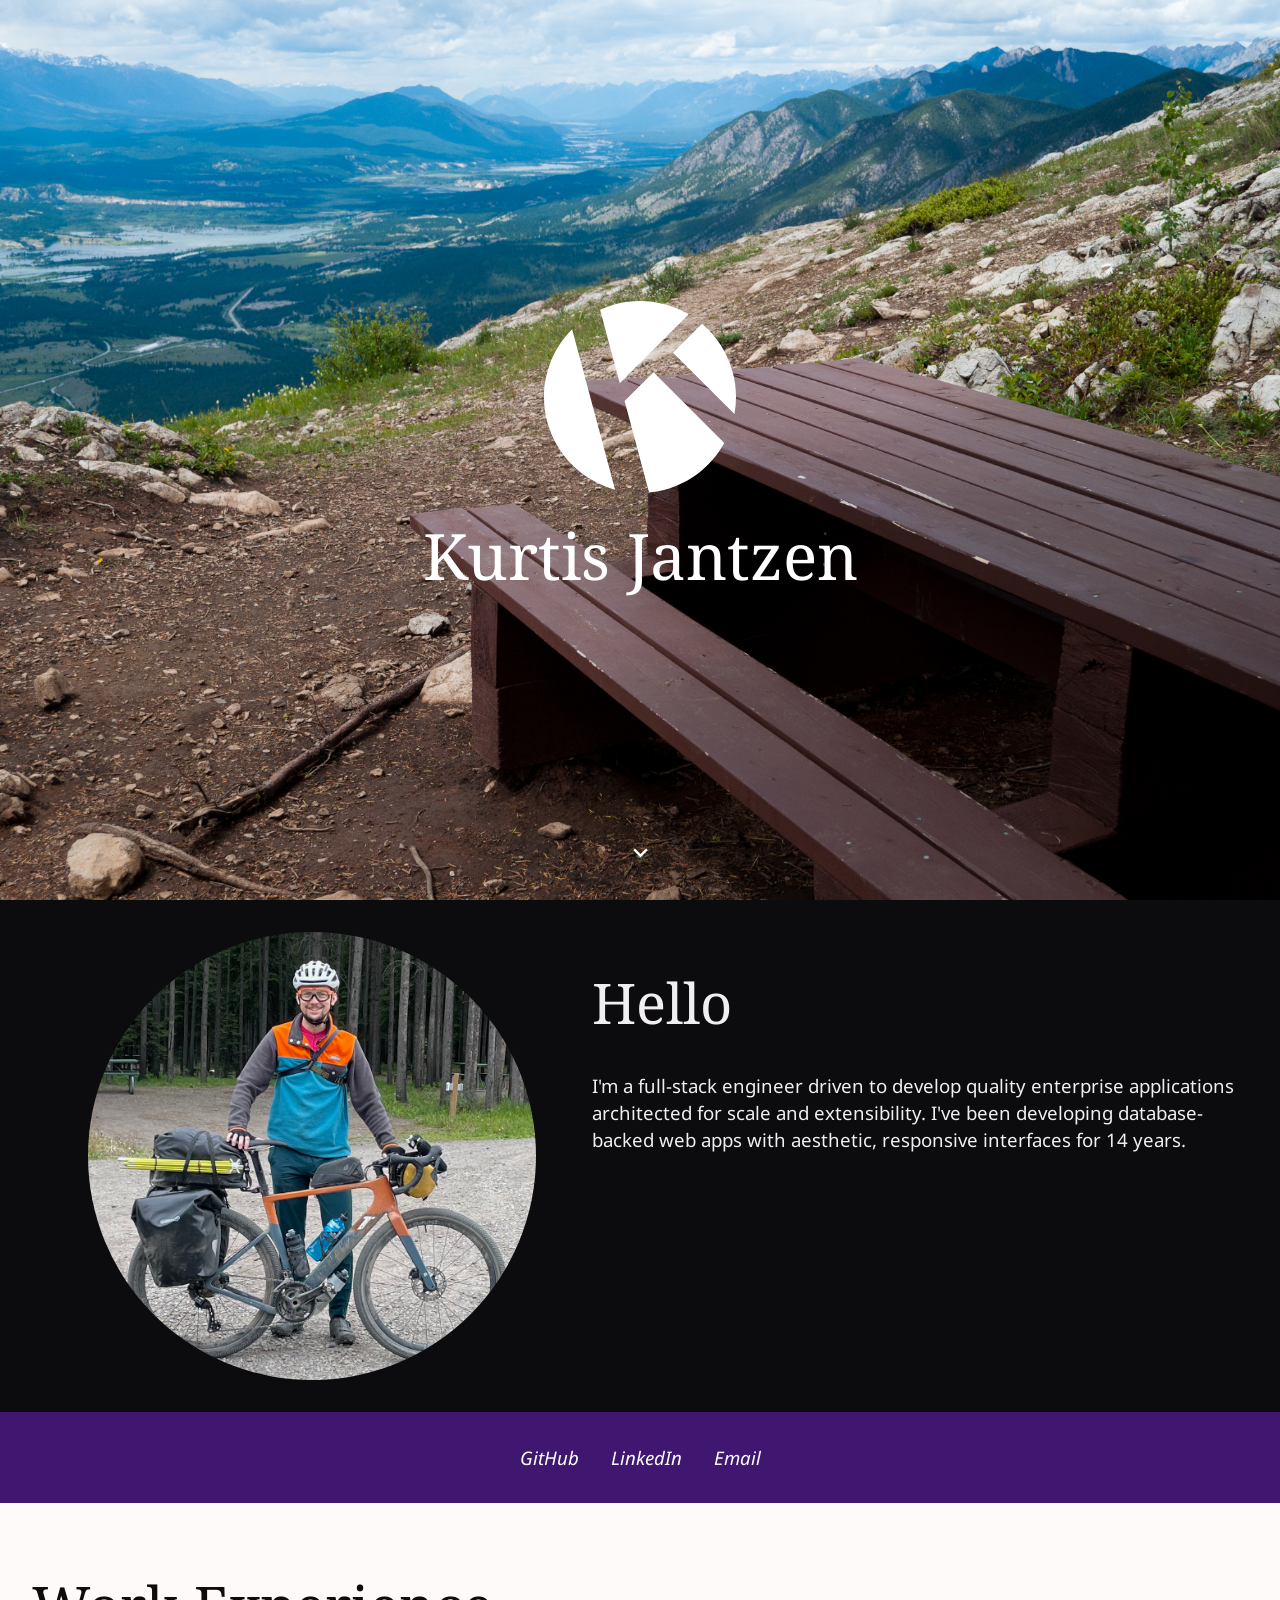
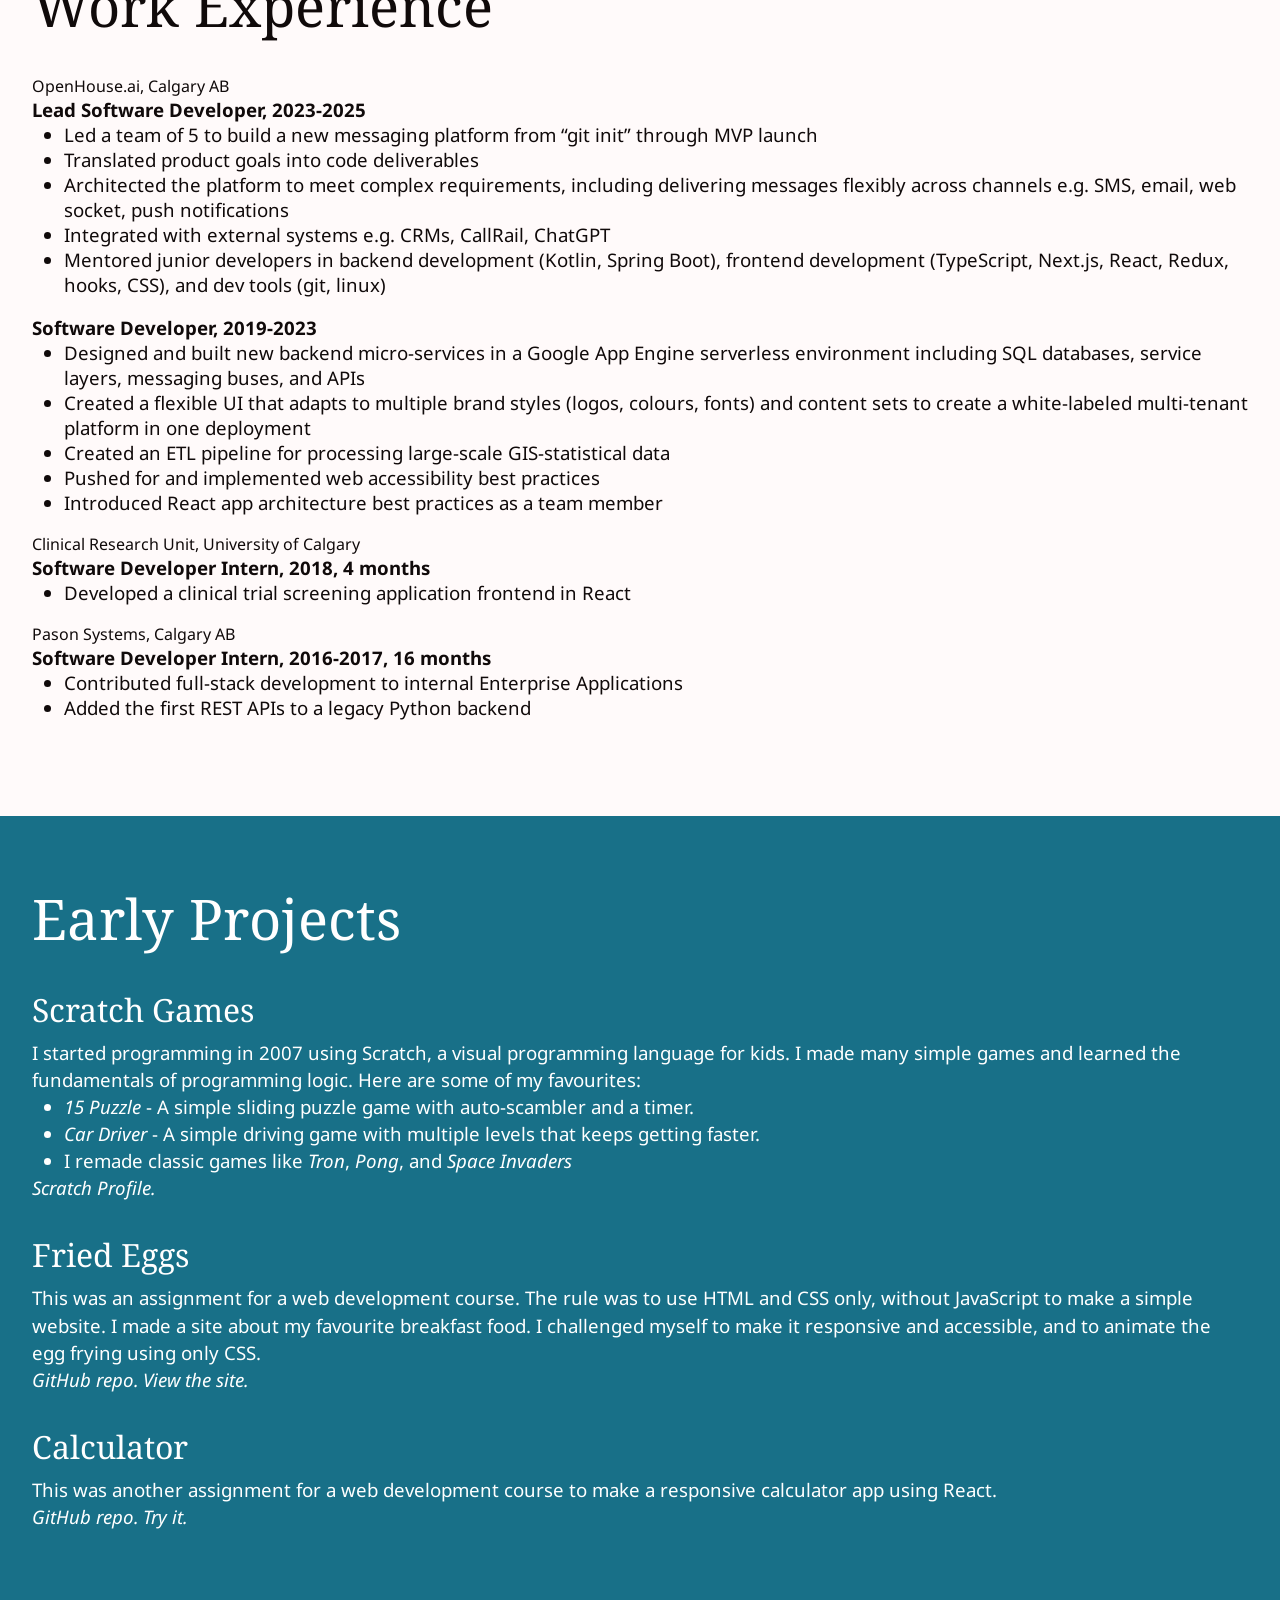
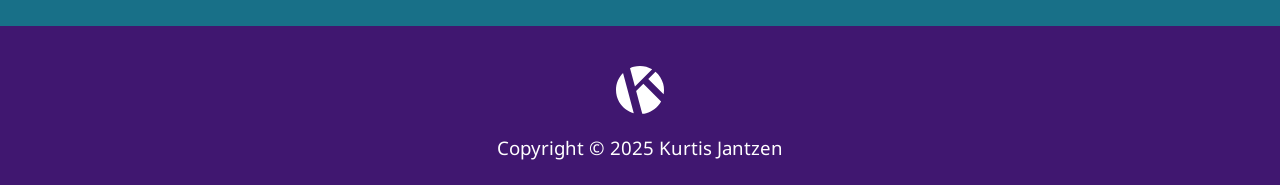
==== commit 1305b9af: "Add links row and refine style" ====
--- a/index.html
+++ b/index.html
@@ -15,7 +15,7 @@
 </head>
 
 <body>
-    <div class="hero pane">
+    <div class="pane hero">
         <h1 id="title-name"><img id="logo" src="logo.svg" alt="my logo" /><br />Kurtis Jantzen</h1>
         <i class="material-icons">keyboard_arrow_down</i>
     </div>
@@ -34,7 +34,15 @@
             </div>
         </div>
     </div>
-    <div class="pane">
+    <div class="pane purple">
+        <div class="container list-row">
+            <a href="https://github.com/nxtman123" target="_blank" rel="noopener noreferrer">GitHub</a>
+            <a href="https://www.linkedin.com/in/kurtis-jantzen-27105197/" target="_blank"
+                rel="noopener noreferrer">LinkedIn</a>
+            <a href="mailto:kurtisjantzen@gmail.com">Email</a>
+        </div>
+    </div>
+    <div class="pane light">
         <div class="container caption">
             <h2>Work Experience</h2>
             <h5>OpenHouse.ai, Calgary AB</h5>
@@ -48,6 +56,8 @@
                 <li>Mentored junior developers in backend development (Kotlin, Spring Boot), frontend
                     development (TypeScript, Next.js, React, Redux, hooks, CSS), and dev tools (git, linux)</li>
             </ul>
+            <br />
+
             <h4>Software Developer, 2019-2023</h4>
             <ul>
                 <li>Designed and built new backend micro-services in a Google App Engine serverless environment
@@ -58,11 +68,15 @@
                 <li>Pushed for and implemented web accessibility best practices</li>
                 <li>Introduced React app architecture best practices as a team member</li>
             </ul>
+            <br />
+
             <h5>Clinical Research Unit, University of Calgary</h5>
             <h4>Software Developer Intern, 2018, 4 months</h4>
             <ul>
                 <li>Developed a clinical trial screening application frontend in React</li>
             </ul>
+            <br />
+
             <h5>Pason Systems, Calgary AB</h5>
             <h4>Software Developer Intern, 2016-2017, 16 months</h4>
             <ul>
@@ -75,56 +89,53 @@
         <div class="container caption">
             <h2>Early Projects</h2>
 
-            <h3>Scratch Games
-                <a href="https://scratch.mit.edu/users/NXTMAN123/projects/" target="_blank"
-                    rel="noopener noreferrer">Scratch Profile</a>
-            </h3>
+            <h3>Scratch Games</h3>
             <p>
                 I started programming in 2007 using Scratch, a visual programming language for kids. I made many
                 simple games and learned the fundamentals of programming logic. Here are some of my favourites:
             <ul>
-                <li><a href="https://scratch.mit.edu/projects/783760/" target="_blank" rel="noopener noreferrer">15
-                        Puzzle</a> - A simple sliding puzzle game with auto-scambler and a timer.</li>
-                <li><a href="https://scratch.mit.edu/projects/88678/" target="_blank" rel="noopener noreferrer">Car
-                        Driver</a> - A simple driving game with multiple levels that keeps getting faster.</li>
+                <li><a href="https://scratch.mit.edu/projects/783760/" target="_blank" rel="noopener noreferrer">
+                        15 Puzzle</a> - A simple sliding puzzle game with auto-scambler and a timer.</li>
+                <li><a href="https://scratch.mit.edu/projects/88678/" target="_blank" rel="noopener noreferrer">
+                        Car Driver</a> - A simple driving game with multiple levels that keeps getting faster.</li>
                 <li>I remade classic games like
                     <a href="https://scratch.mit.edu/projects/440965/" target="_blank"
                         rel="noopener noreferrer">Tron</a>,
                     <a href="https://scratch.mit.edu/projects/376018/" target="_blank"
                         rel="noopener noreferrer">Pong</a>, and
-                    <a href="https://scratch.mit.edu/projects/114605/" target="_blank" rel="noopener noreferrer">Space
-                        Invaders</a>
+                    <a href="https://scratch.mit.edu/projects/114605/" target="_blank" rel="noopener noreferrer">
+                        Space Invaders</a>
                 </li>
             </ul>
             </p>
+            <a href="https://scratch.mit.edu/users/NXTMAN123/projects/" target="_blank" rel="noopener noreferrer">
+                Scratch Profile.</a>
 
-            <h3>Fried Eggs
-                <a href="https://nxtman123.github.io/fried-eggs/" target="_blank" rel="noopener noreferrer">View the
-                    site</a>
-                <a href="https://github.com/nxtman123/fried-eggs" target="_blank" rel="noopener noreferrer">GitHub
-                    repo</a>
-            </h3>
+            <h3>Fried Eggs</h3>
             <p>
                 This was an assignment for a web development course. The rule was to use HTML and CSS only,
                 without JavaScript to make a simple website. I made a site about my favourite breakfast food.
                 I challenged myself to make it responsive and accessible, and to animate the egg frying using only CSS.
             </p>
+            <a href="https://github.com/nxtman123/fried-eggs" target="_blank" rel="noopener noreferrer">
+                GitHub repo.</a>
+            <a href="https://nxtman123.github.io/fried-eggs/" target="_blank" rel="noopener noreferrer">
+                View the site.</a>
 
-            <h3>Calculator
-                <a href="https://nxtman123.github.io/react-calculator/" target="_blank" rel="noopener noreferrer">View
-                    the site</a>
-                <a href="https://github.com/nxtman123/react-calculator" target="_blank" rel="noopener noreferrer">GitHub
-                    repo</a>
-            </h3>
+            <h3>Calculator</h3>
             <p>
                 This was another assignment for a web development course to make a responsive calculator app
                 using React.
             </p>
+            <a href="https://github.com/nxtman123/react-calculator" target="_blank" rel="noopener noreferrer">
+                GitHub repo.</a>
+            <a href="https://nxtman123.github.io/react-calculator/" target="_blank" rel="noopener noreferrer">
+                Try it.</a>
         </div>
     </div>
     <footer class="purple">
         <img id="footer-logo" src="logo.svg" alt="my logo" />
-        <p>Copyright &copy; 2020 Kurtis Jantzen</p>
+        <p>Copyright &copy; 2025 Kurtis Jantzen</p>
     </footer>
 </body>
 
--- a/index.css
+++ b/index.css
@@ -133,13 +133,17 @@
     font-size: 24pt;
 }
 
+h4 {
+    font-weight: bold;
+}
+
 h5 {
-    font-style: italic;
+    font-size: 12pt;
+    font-weight: normal;
 }
 
 ul {
-    margin-bottom: 1rem;
-    margin-left: 1.5rem;
+    margin-left: 2rem;
 }
 
 p {
@@ -237,27 +241,43 @@
     font-size: 22pt;
     position: absolute;
     width: 100%;
-    bottom: 1rem;
+    bottom: 2rem;
+    animation: bounce 10s infinite;
+    }
+
+    @keyframes bounce {
+        0%, 20%, 30%, 100% {
+            transform: translateY(0);
+        }
+        25% {
+            transform: translateY(1rem);
+        }
+
 }
 
 .dark {
     background-color: #0C0B0D;
-    color: #cccccc;
+    color: #f0eef0;
+}
+
+.light {
+    background-color: #fffafa;
+    color: #100a0a;
 }
 
 .purple {
     background-color: #401770;
-    color: #ffffff;
+    color: white;
 }
 
 .teal {
     background-color: #187088;
-    color: #ffffff;
+    color: white;
 }
 
 .orange {
     background-color: #ea6a38;
-    color: #ffffff;
+    color: white;
 }
 
 div.portrait {
@@ -289,6 +309,15 @@
     margin: 2rem 0 0.5rem;
 }
 
+div.list-row {
+    display: flex;
+    flex-direction: row;
+    flex-wrap: wrap;
+    justify-content: center;
+    gap: 2rem;
+    margin: 2rem 0;
+}
+
 footer {
     text-align: center;
     padding: 1.5rem 0.5rem;
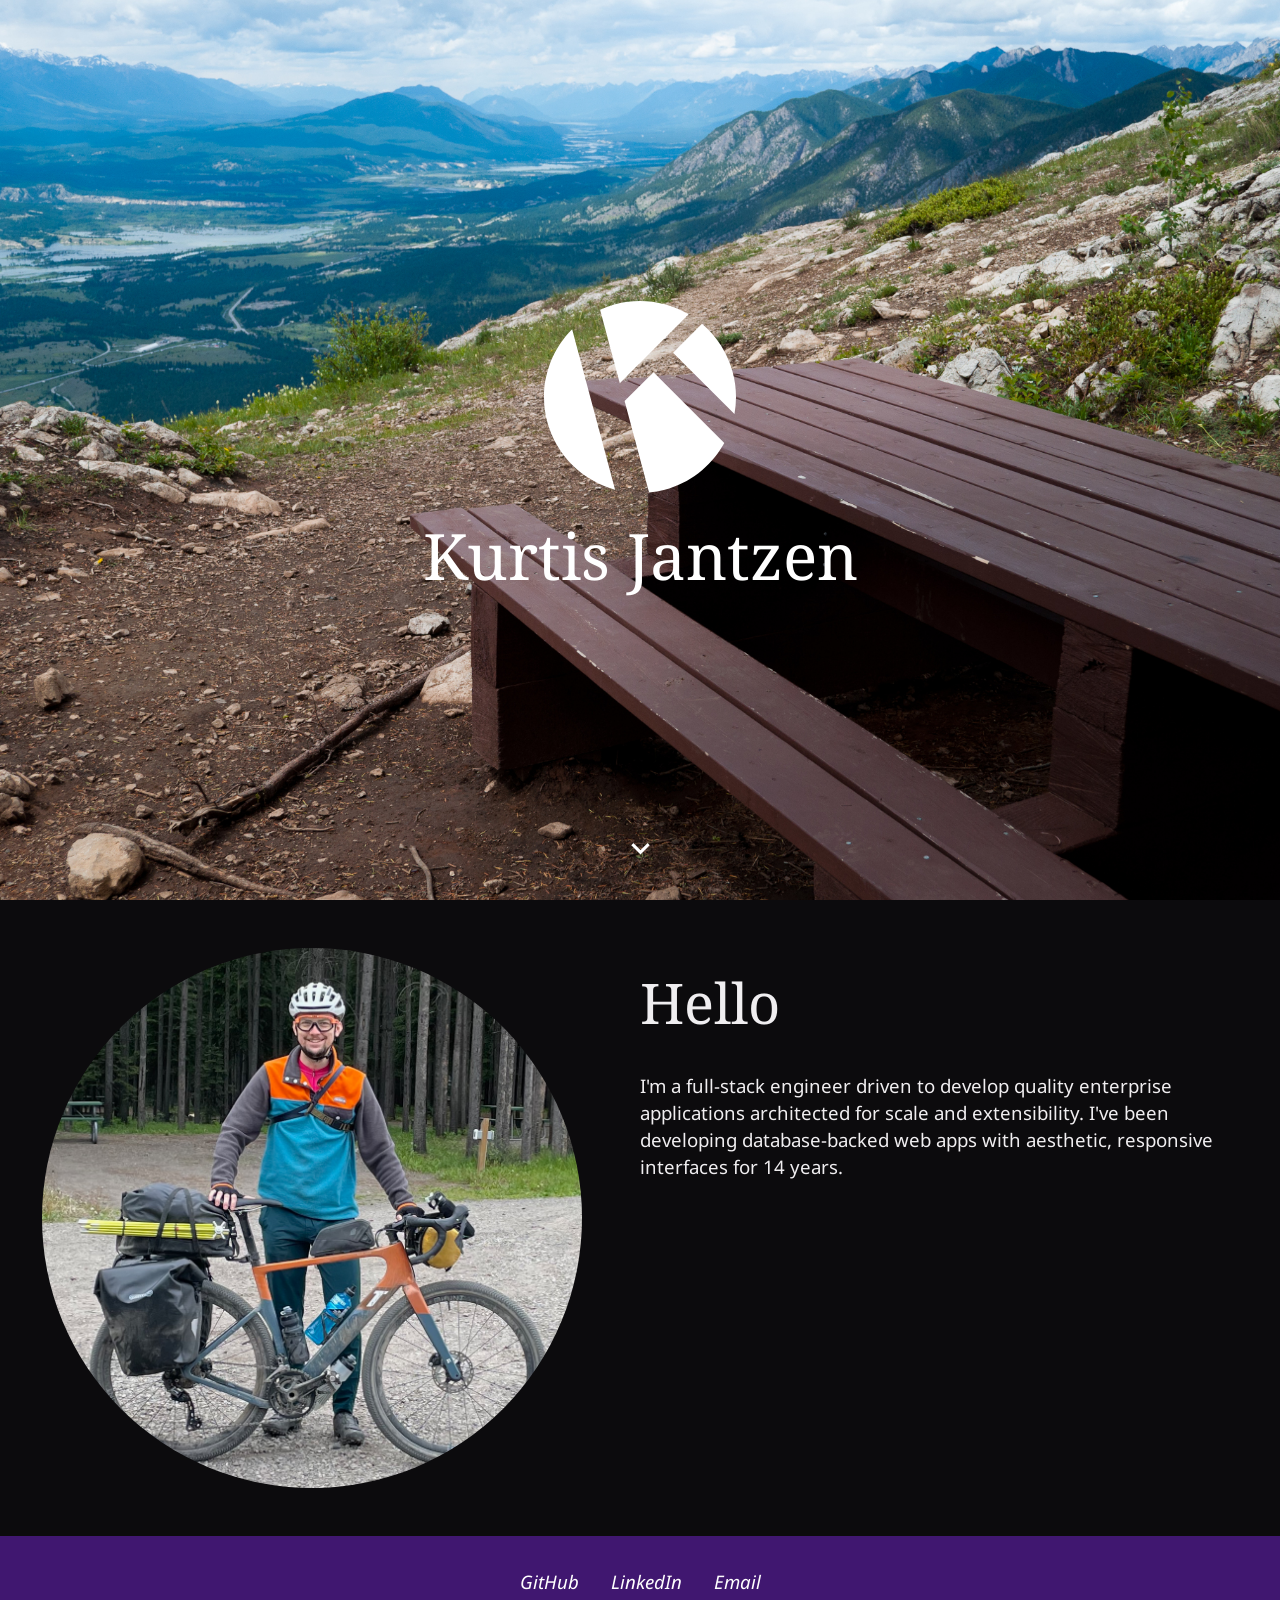
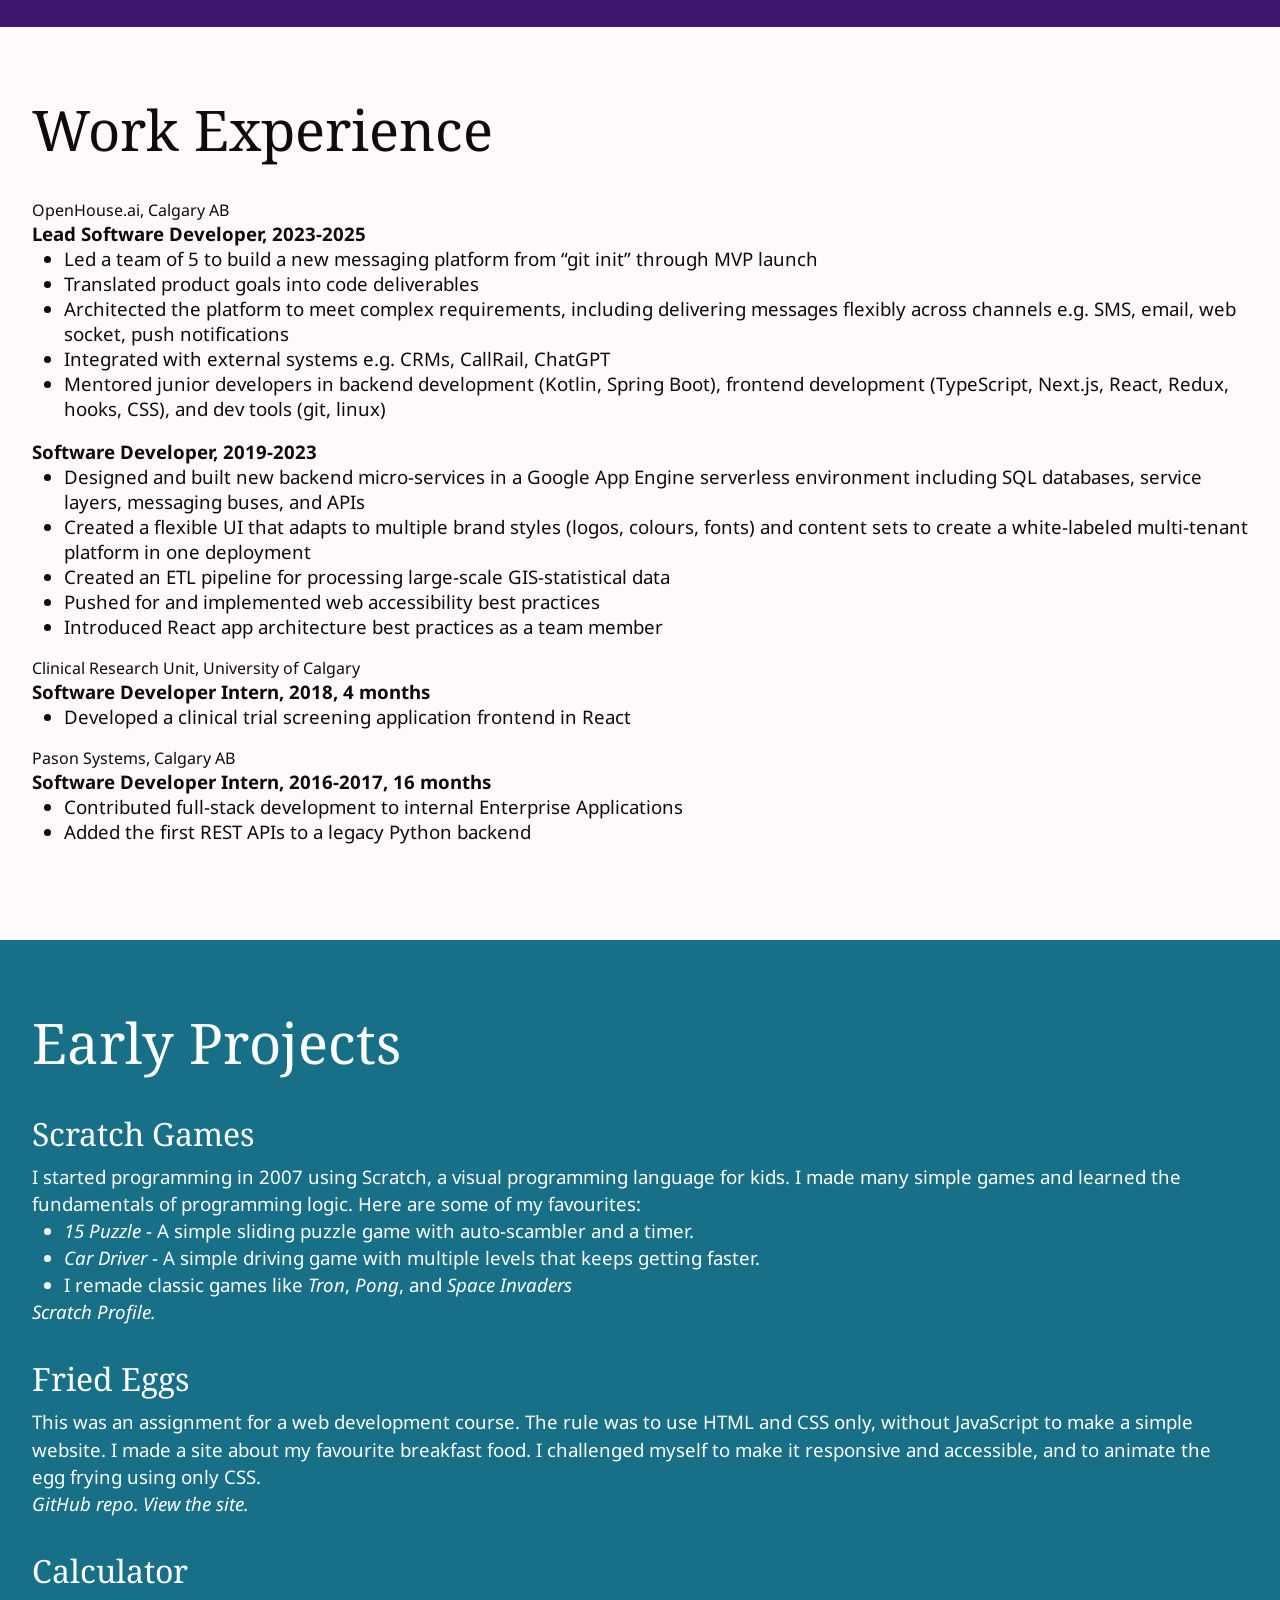
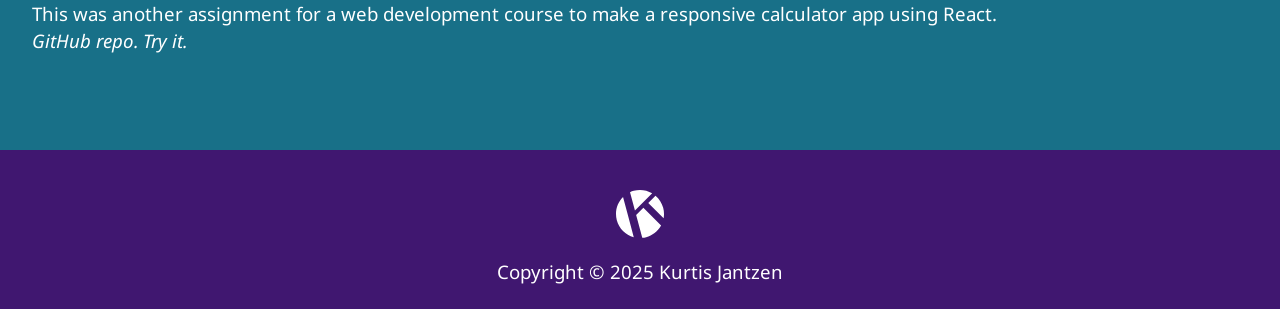
==== commit ba608316: "Adjustments" ====
--- a/index.html
+++ b/index.html
@@ -19,6 +19,7 @@
         <h1 id="title-name"><img id="logo" src="logo.svg" alt="my logo" /><br />Kurtis Jantzen</h1>
         <i class="material-icons">keyboard_arrow_down</i>
     </div>
+
     <div class="pane dark">
         <div class="container row-wrap">
             <div class="portrait">
@@ -34,6 +35,7 @@
             </div>
         </div>
     </div>
+
     <div class="pane purple">
         <div class="container list-row">
             <a href="https://github.com/nxtman123" target="_blank" rel="noopener noreferrer">GitHub</a>
@@ -42,6 +44,7 @@
             <a href="mailto:kurtisjantzen@gmail.com">Email</a>
         </div>
     </div>
+
     <div class="pane light">
         <div class="container caption">
             <h2>Work Experience</h2>
@@ -85,6 +88,7 @@
             </ul>
         </div>
     </div>
+
     <div class="pane teal">
         <div class="container caption">
             <h2>Early Projects</h2>
@@ -133,6 +137,7 @@
                 Try it.</a>
         </div>
     </div>
+
     <footer class="purple">
         <img id="footer-logo" src="logo.svg" alt="my logo" />
         <p>Copyright &copy; 2025 Kurtis Jantzen</p>
--- a/index.css
+++ b/index.css
@@ -180,6 +180,7 @@
 div.row-wrap {
     display: flex;
     flex-direction: row;
+    gap: 3rem;
 }
 
 @media screen and (max-width: 50rem) {
@@ -238,20 +239,25 @@
 }
 
 div.hero i {
-    font-size: 22pt;
+    font-size: 28pt;
     position: absolute;
     width: 100%;
     bottom: 2rem;
     animation: bounce 10s infinite;
-    }
-
-    @keyframes bounce {
-        0%, 20%, 30%, 100% {
-            transform: translateY(0);
-        }
-        25% {
-            transform: translateY(1rem);
-        }
+}
+
+@keyframes bounce {
+
+    0%,
+    20%,
+    30%,
+    100% {
+        transform: translateY(0);
+    }
+
+    25% {
+        transform: translateY(1rem);
+    }
 
 }
 
@@ -290,10 +296,10 @@
 }
 
 #portrait {
-    width: 80%;
-    max-width: 80vh;
+    width: 100%;
+    max-width: 60vh;
     border-radius: 50%;
-    margin: 2rem 0;
+    margin: 3rem 0;
 }
 
 div.caption {
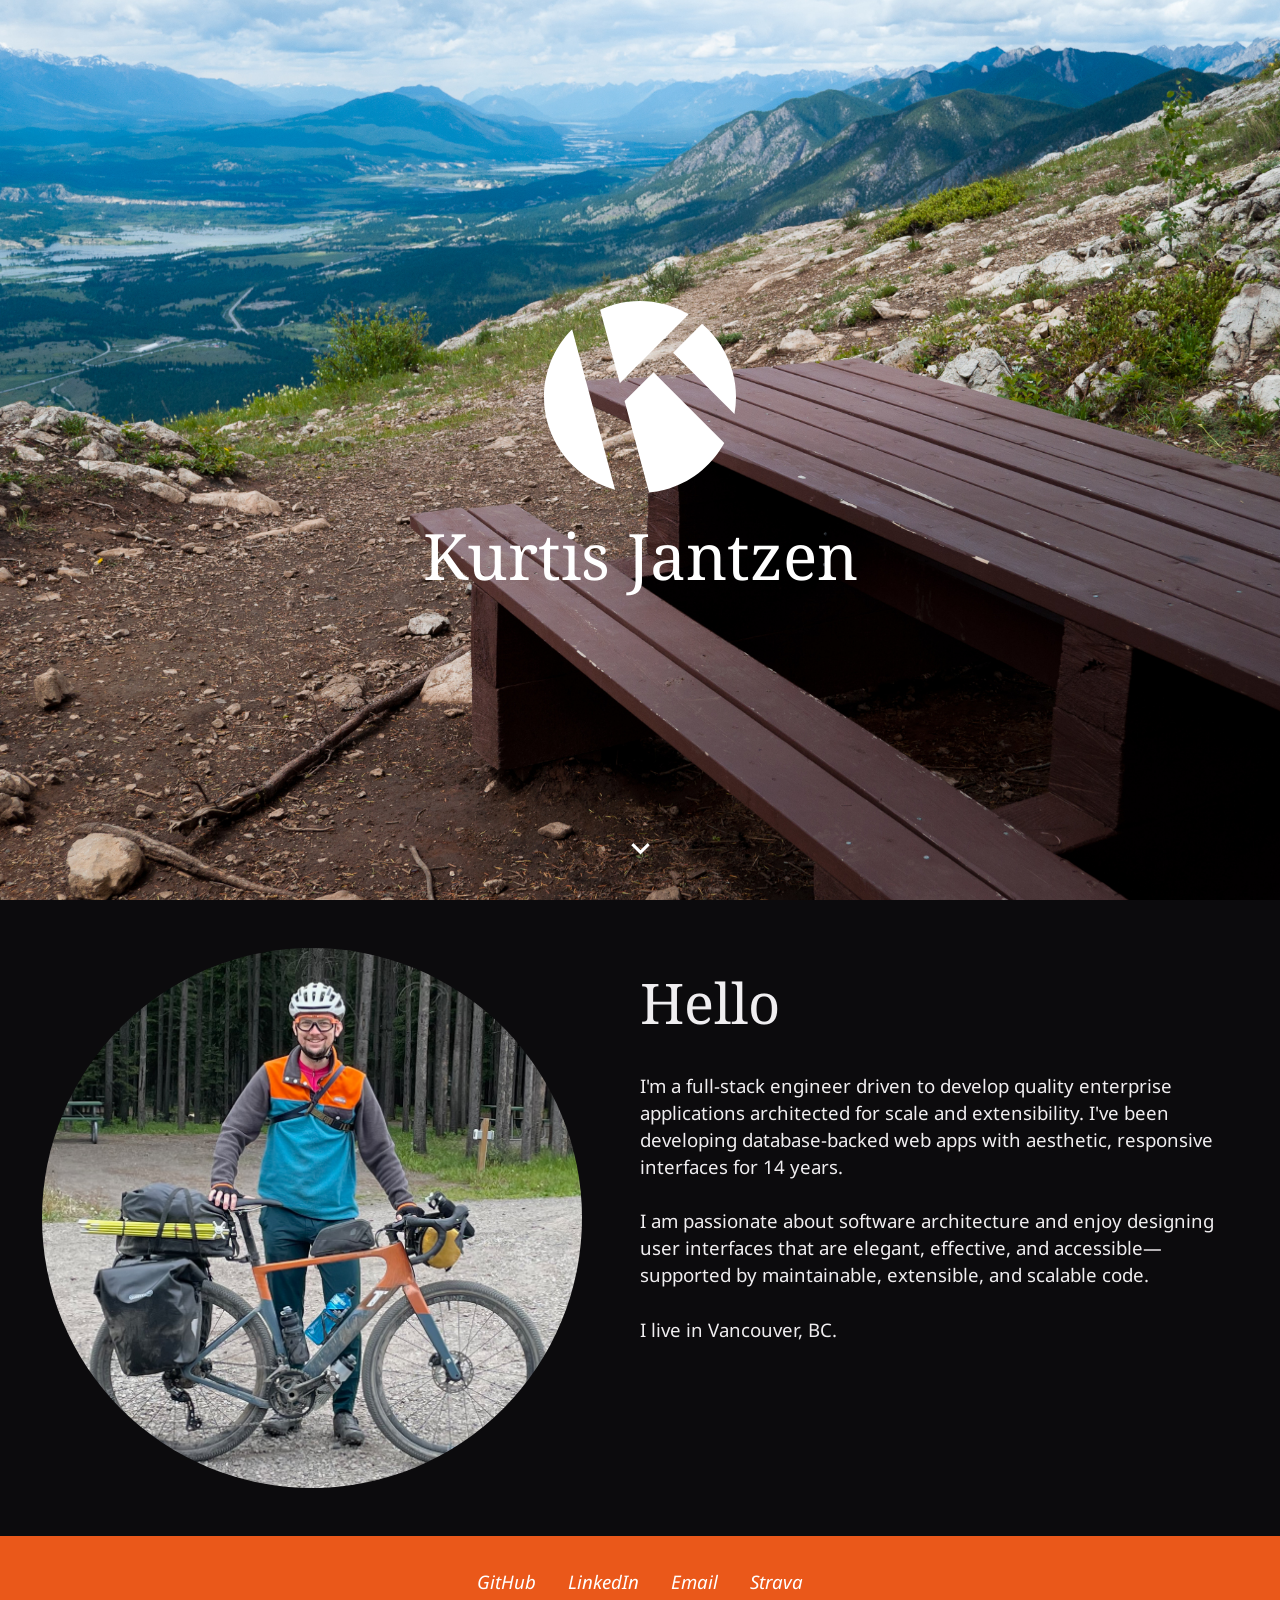
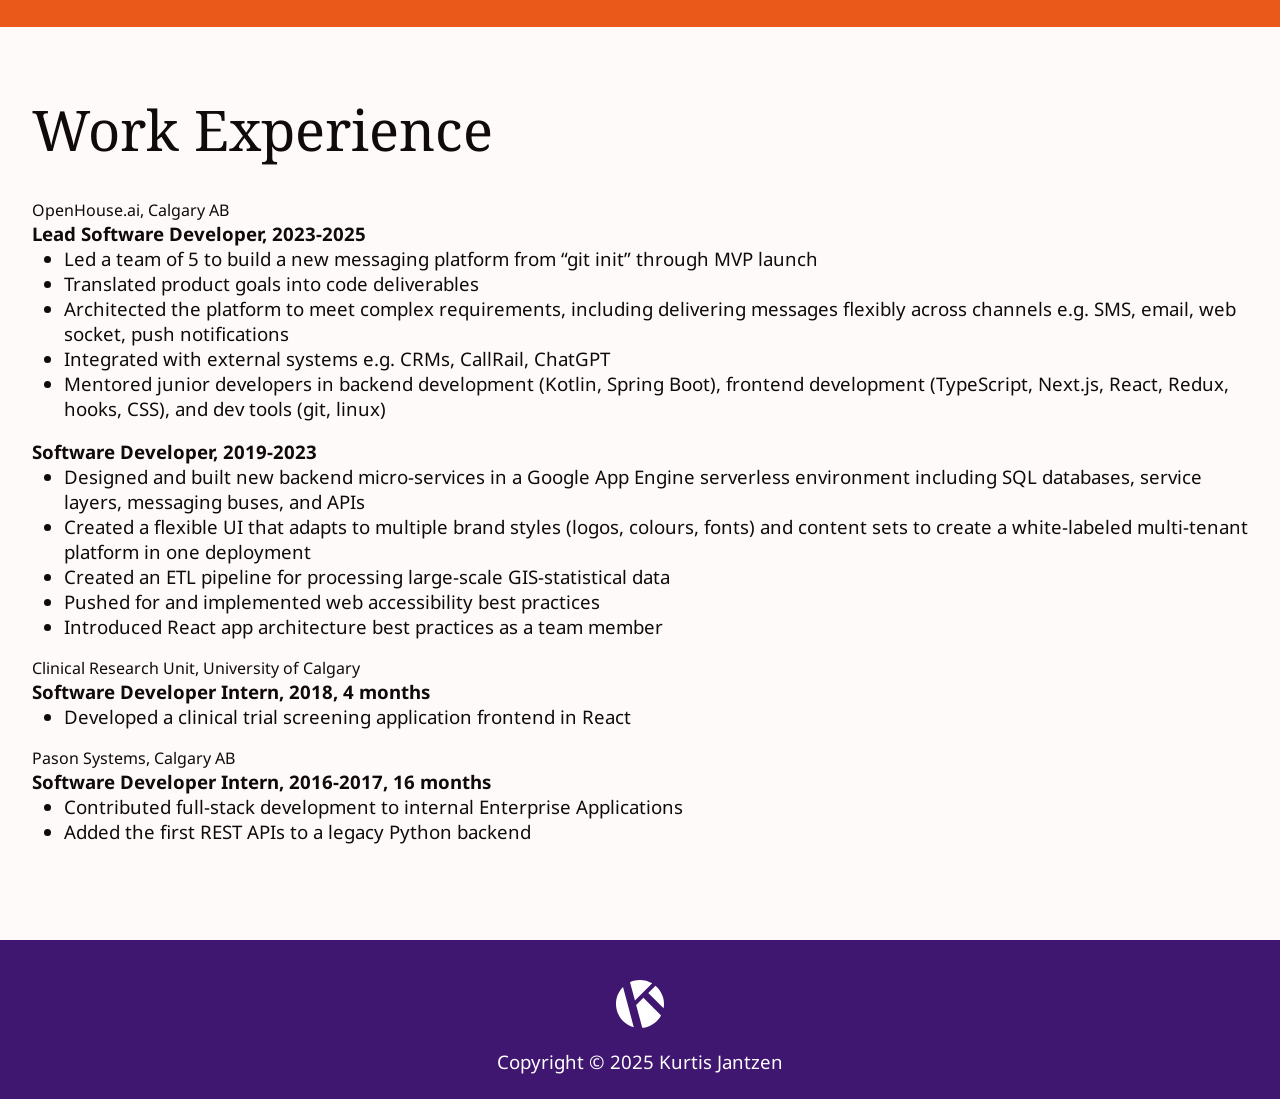
==== commit 20b8299c: "Comment out some sections" ====
--- a/index.html
+++ b/index.html
@@ -31,19 +31,37 @@
                     I'm a full-stack engineer driven to develop quality enterprise applications architected for scale
                     and extensibility.
                     I've been developing database-backed web apps with aesthetic, responsive interfaces for 14 years.
+                    <br /><br />
+                    I am passionate about software architecture and enjoy designing user interfaces that are elegant,
+                    effective, and accessible—supported by maintainable, extensible, and scalable code.
+                    <br /><br />
+                    I live in Vancouver, BC.
                 </p>
             </div>
         </div>
     </div>
 
-    <div class="pane purple">
+    <div class="pane orange">
         <div class="container list-row">
             <a href="https://github.com/nxtman123" target="_blank" rel="noopener noreferrer">GitHub</a>
-            <a href="https://www.linkedin.com/in/kurtis-jantzen-27105197/" target="_blank"
-                rel="noopener noreferrer">LinkedIn</a>
+            <a href="https://www.linkedin.com/in/kurtis-jantzen-27105197/" target="_blank" rel="noopener noreferrer">
+                LinkedIn</a>
             <a href="mailto:kurtisjantzen@gmail.com">Email</a>
+            <a href="https://www.strava.com/athletes/52778240" target="_blank" rel="noopener noreferrer">Strava</a>
         </div>
     </div>
+
+    <!-- <div class="pane purple">
+        <div class="container caption">
+            <h2>Projects</h2>
+
+            <h3>Narrate Mafia</h3>
+            <p>
+                A web app to help organize and run the social deduction game Mafia. It includes role assignment,
+                day/night cycles, voting, and a chat system. Built with React, Redux, and Next.js.
+            </p>
+        </div>
+    </div> -->
 
     <div class="pane light">
         <div class="container caption">
@@ -89,7 +107,7 @@
         </div>
     </div>
 
-    <div class="pane teal">
+    <!-- <div class="pane teal">
         <div class="container caption">
             <h2>Early Projects</h2>
 
@@ -136,7 +154,7 @@
             <a href="https://nxtman123.github.io/react-calculator/" target="_blank" rel="noopener noreferrer">
                 Try it.</a>
         </div>
-    </div>
+    </div> -->
 
     <footer class="purple">
         <img id="footer-logo" src="logo.svg" alt="my logo" />
--- a/index.css
+++ b/index.css
@@ -282,7 +282,7 @@
 }
 
 .orange {
-    background-color: #ea6a38;
+    background-color: #ea581a;
     color: white;
 }
 
